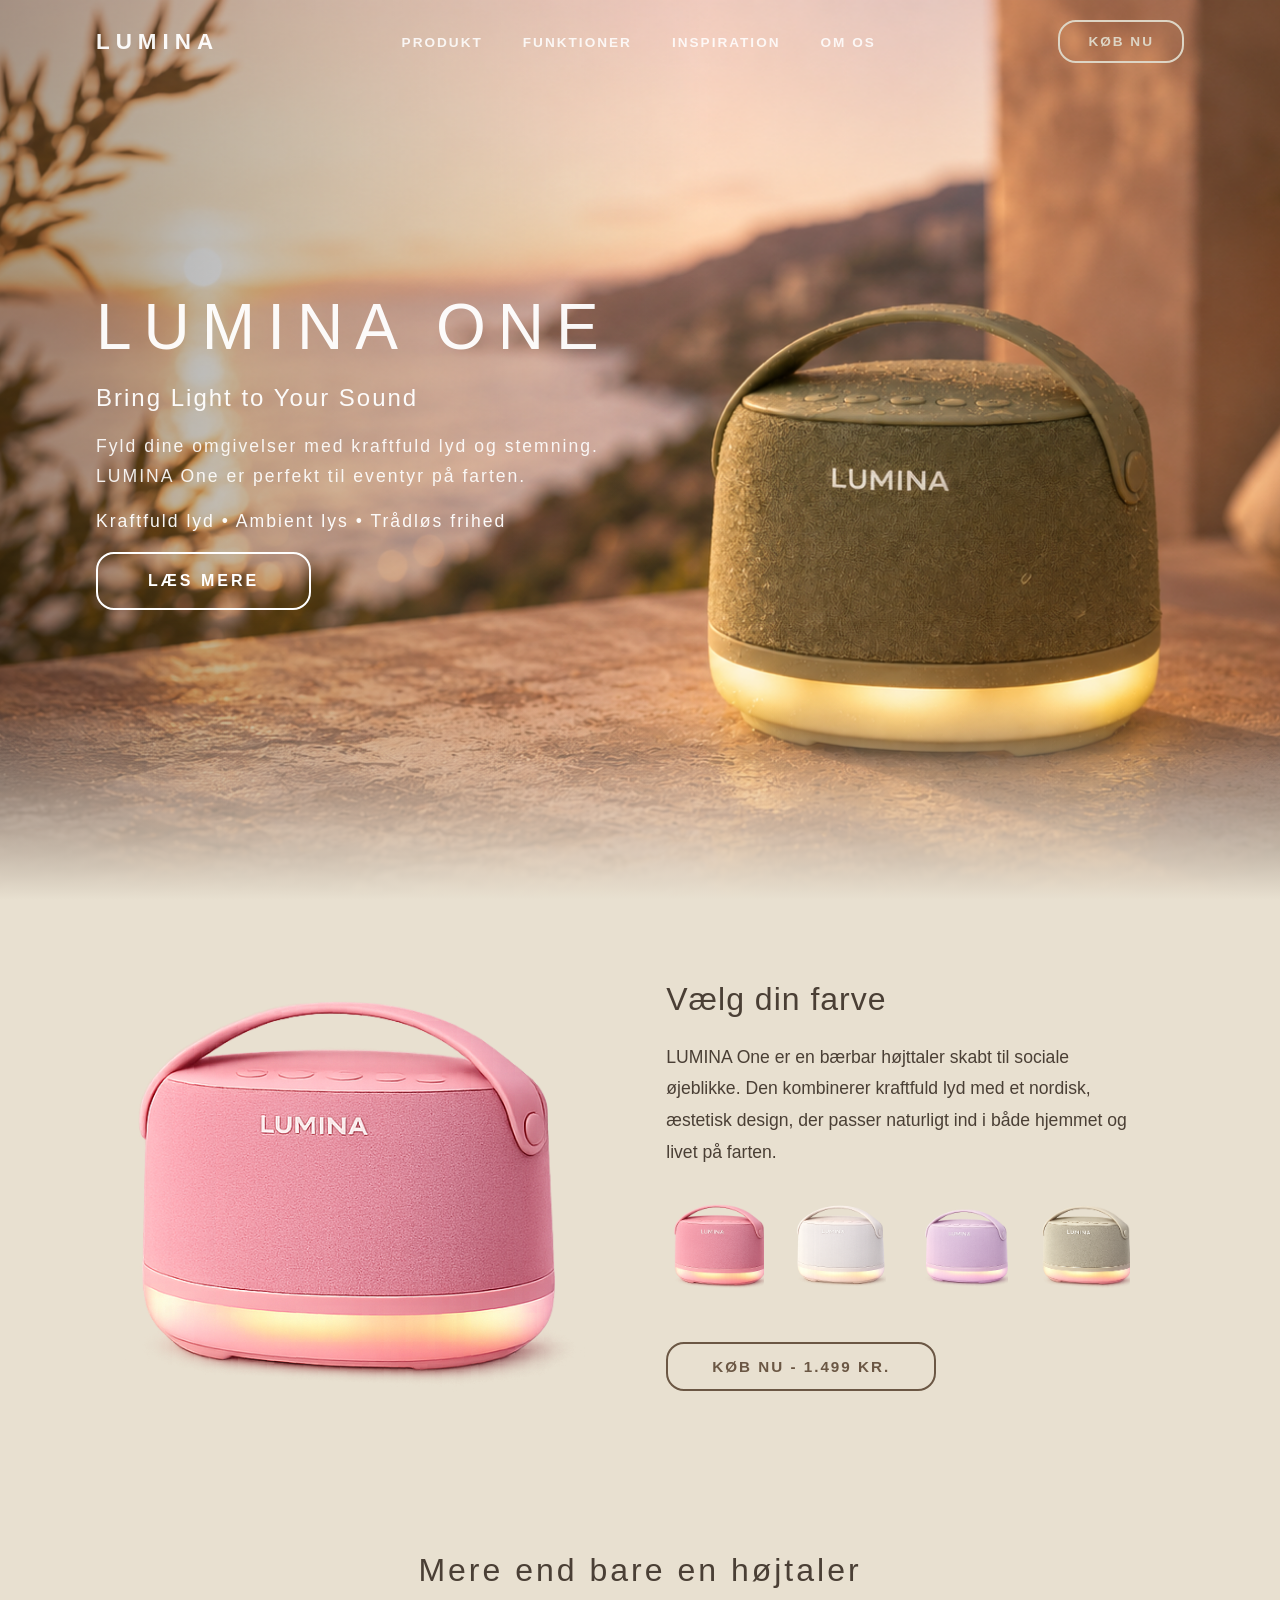
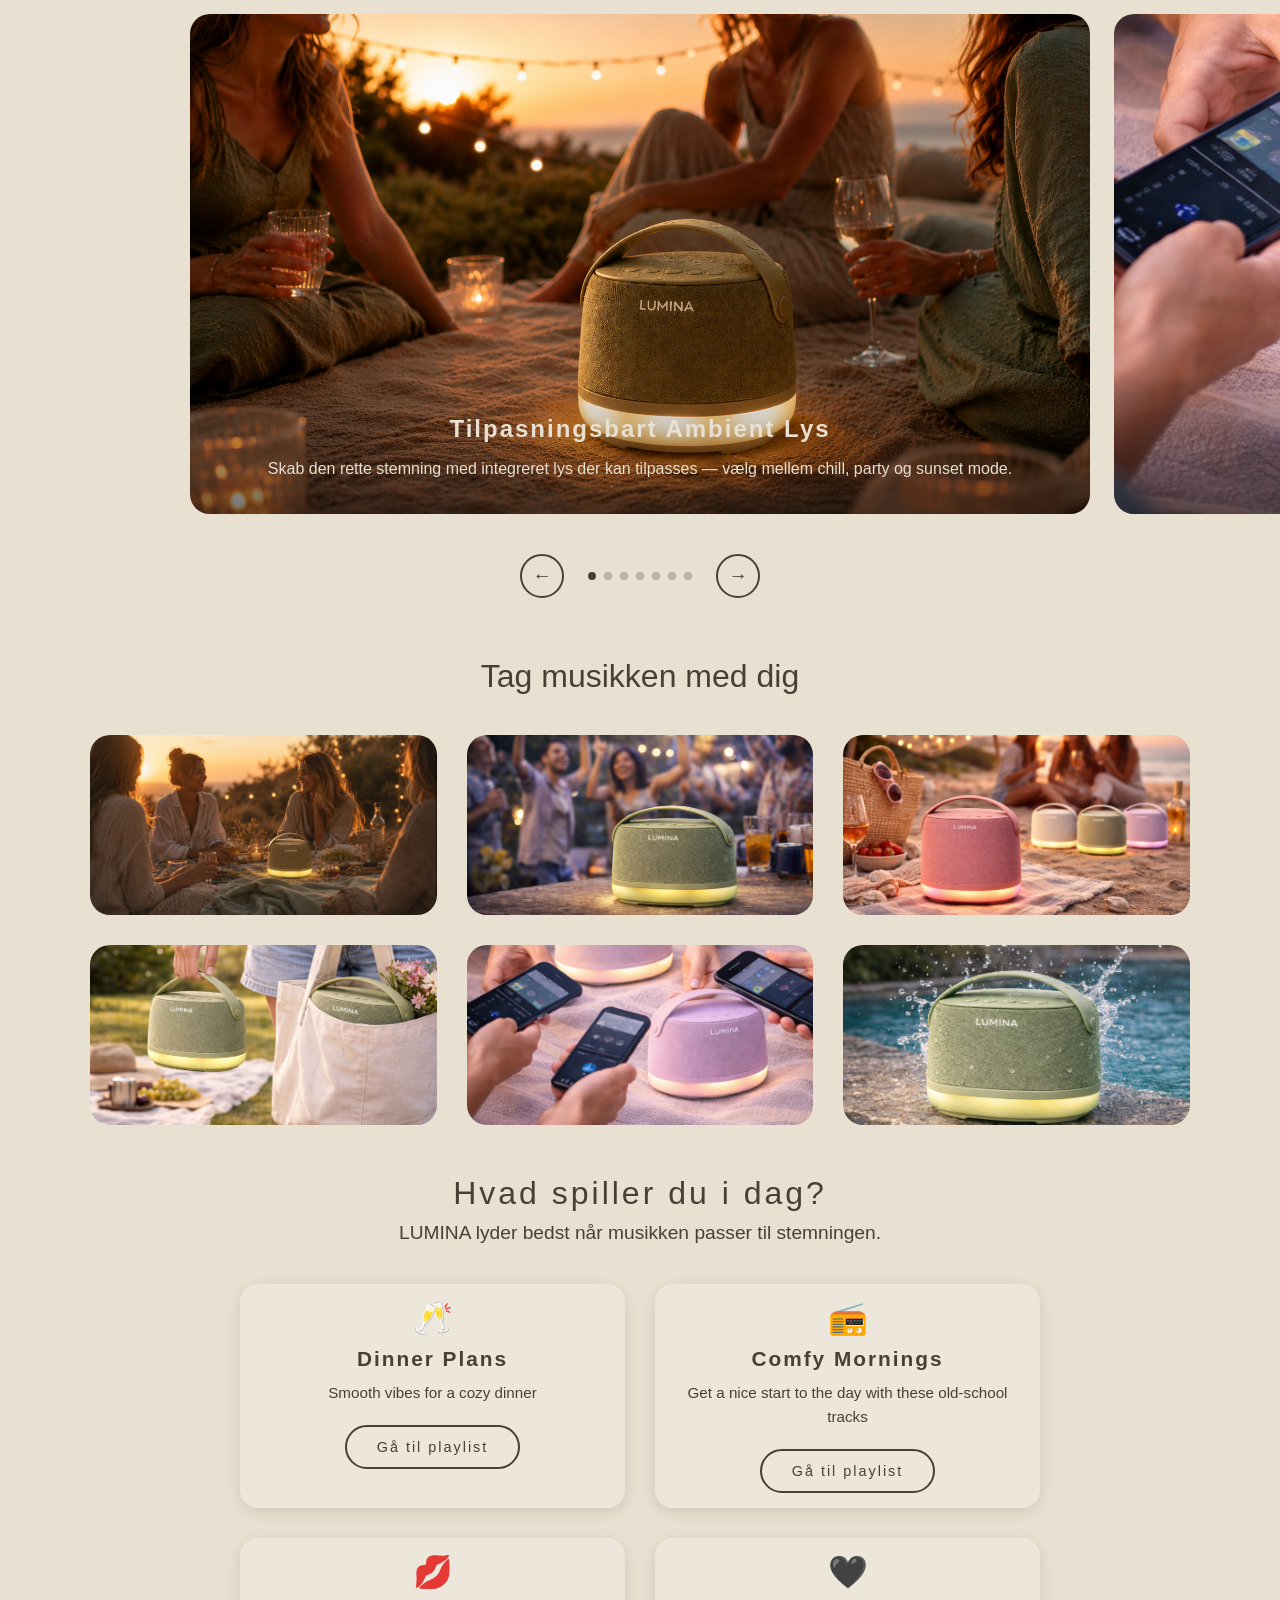
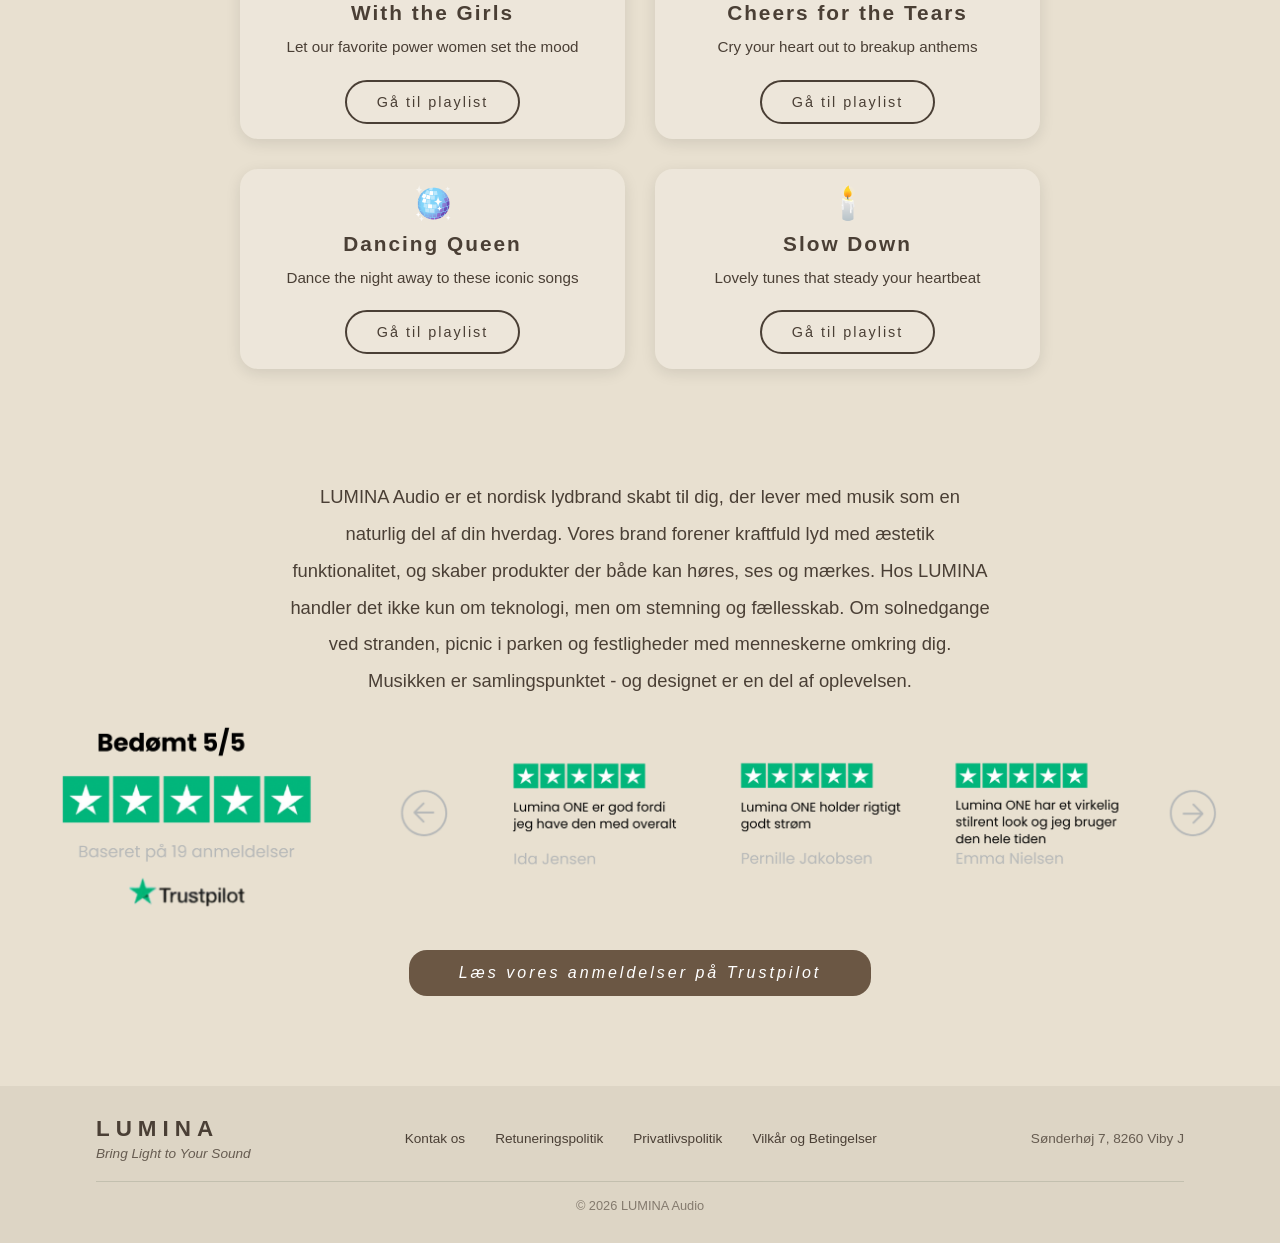
==== index.html @ fe0b326a "Gør overflow: visible, så det ligner man bladre mellem highlight cardsene" ====
<!DOCTYPE html>
<html lang="en">
<head>
    <meta charset="UTF-8">
    <meta name="viewport" content="width=device-width, initial-scale=1.0">
    <title>LuminaAudio</title>

    <link rel="stylesheet" href="css/style.css">
    
</head>
<body>

  <!-- NAVIGATION -->
  <nav class="site-nav" id="siteNav">
    <a class="nav-logo" href="#">LUMINA</a>
    <ul class="nav-links">
        <li><a href="#produkt">PRODUKT</a></li>
        <li><a href="#funktioner">FUNKTIONER</a></li>
        <li><a href="#inspiration">INSPIRATION</a></li>
        <li><a href="#om">OM OS</a></li>
    </ul>
    <a class="nav-cta" href="#produkt">KØB NU</a>
</nav>

<!-- HERO SEKTION -->
    <header class="hero">
      <img src="img/herolys1.png" alt="Lumina Speaker by pool" id="heroPicture">
      <figure id="heroFade"></figure> 

      <!-- Tekst ovenpå billedet -->
      <div class="heroContent">
        <h1 id="luminaOne">LUMINA ONE</h1>
        <h2 id="heroSlogan">Bring Light to Your Sound</h2>
        <p id="heroText">Fyld dine omgivelser med kraftfuld lyd og stemning.<br>
          LUMINA One er perfekt til eventyr på farten.</p>
        <p id="heroText2">Kraftfuld lyd • Ambient lys • Trådløs frihed</p>

            <button class="heroButton" id="topButtonWhite">LÆS MERE</button>

      </div>
    </header>


<!-- PRODUKTET & COLORWAYS -->
<article class="productBrowse" id="produkt">
    <!-- Venstre side: stort produktbillede -->
    <img src="img/luminapink.png" alt="Lumina One" id="productPicture">

    <!-- Højre side: tekst, farver og knap -->
    <div class="productInfo">
        <h2 class="productTitle">Vælg din farve</h2>
        <p class="productDescription">LUMINA One er en bærbar højttaler skabt til sociale 
        øjeblikke. Den kombinerer kraftfuld lyd med et nordisk, æstetisk design, 
        der passer naturligt ind i både hjemmet og livet på farten.</p>
      
        <!-- Farveknapper -->
        <div class="productColor"> 
          <div class="colorOption"> 
            <img src="img/luminapink.png" alt="Dusty Rose">
            <p class="colorName">Dusty Rose</p>
        </div>
        <div class="colorOption"> 
          <img src="img/luminahvid.png" alt="Moonlight White">
          <p class="colorName">Moonlight White</p>
        </div>
        <div class="colorOption"> 
          <img src="img/luminalilla.png" alt="Lavender Mist">
          <p class="colorName">Lavender Mist</p>
        </div>
        <div class="colorOption"> 
          <img src="img/luminagrøn.png" alt="Sage Green">
          <p class="colorName">Sage Green</p>
        </div>
    </div>

    <!-- Køb knap -->
    <button class="productButton">KØB NU - 1.499 KR.</button>
  </div>

</article>

<!--HIGHLIGHTS-->
    <section class="features" id="funktioner">
      <h2 id="featuresHeadline">Mere end bare en højtaler</h2>

      <div class="highlight-wrapper">
        <div class="highlight-track">
            <!-- kortene -->  
          <div class="highlight-card">
            <img src="img/herodark.png" alt="Ambient lys">
            <div class="highlight-text">
                <h3>Tilpasningsbart Ambient Lys</h3>
                <p>Skab den rette stemning med integreret lys der kan tilpasses — vælg mellem chill, party og sunset mode.</p>
            </div>
          </div>

          <div class="highlight-card">
            <img src="img/luminaconnect.png" alt="SocialConnect">
            <div class="highlight-text">
                <h3>Social Connect</h3>
                <p>Par din Lumina med op til 3 andre enheder.</p>
            </div>
          </div>

          <div class="highlight-card">
            <img src="img/heropicture.png" alt="Vandafvisende">
            <div class="highlight-text">
                <h3>IPX5 Vandafvisende</h3>
                <p>Tåler regn, pool-splash og stranddage uden problemer.</p>
            </div>
          </div>

          <div class="highlight-card">
            <img src="img/luminagreen.png" alt="Bærbar">
            <div class="highlight-text">
                <h3>Let & Bærbar</h3>
                <p>Kun 3 kg og nem at tage med i den medfølgende tote bag. Fra hjemmet til stranden på ingen tid.</p>
            </div>
          </div>

          <div class="highlight-card">
            <img src="img/luminaparty.png" alt="Kraftig lyd">
            <div class="highlight-text">
                <h3>Kraftig Lyd</h3>
                <p>Op til 100 dB — nok til at fylde et udendørs rum uden at være overvældende.</p>
            </div>
          </div>

          <div class="highlight-card">
            <img src="img/pinkluminabeach.png" alt="Batteritid">
            <div class="highlight-text">
                <h3>18 Timers Batterilevetid</h3>
                <p>Spil musik hele dagen og aftenen uden stress over opladning. USB-C opladning.</p>
            </div>
          </div>

          <div class="highlight-card">
            <img src="img/herodark.png" alt="Bluetooth">
            <div class="highlight-text">
                <h3>Bluetooth 5.3 & AUX</h3>
                <p>Nem og stabil tilslutning via Bluetooth 5.3 eller AUX-indgang — kompatibel med alle dine enheder.</p>
            </div>
          </div>

        </div>
      </div>

      <!-- Pile og indikator -->
      <div class="highlight-nav">
          <button class="highlight-prev" id="highlightPrev">←</button>
          <div class="highlight-dots" id="highlightDots"></div>
          <button class="highlight-next" id="highlightNext">→</button>
      </div>
    </section>
  
<!-- INSPO SEKTION -->
    <section class="inspo" id="inspiration">
      <h2 id="inspoHeadline">Tag musikken med dig</h2>

      <figure class="inspoPlaces">
        <img src="img/groupsetting.png" alt="Lumina Speaker">
        <img src="img/luminaparty.png" alt="Lumina Speaker">
        <img src="img/pinkluminabeach.png" alt="Lumina Speaker">
        <img src="img/luminagreen1.png" alt="Lumina Speaker">
        <img src="img/luminaconnect.png" alt="Lumina Speaker">
        <img src="img/luminafrontpage.png" alt="Lumina Speaker">
      </figure>
    </section>

<!--PLAYLISTER-->
    <section class="playlister">
      <h2 id="playlistHeadline">Hvad spiller du i dag?</h2>
      <p id="playlistSubtitle">LUMINA lyder bedst når musikken passer til stemningen.</p>
      <div id="playlist-container"></div>
    </section>
    

<!-- OM VIRKSOMHEDEN -->
    <aside id="om">
      <p>LUMINA Audio er et nordisk lydbrand skabt til dig, der lever med musik som en naturlig del af din hverdag. 
        Vores brand forener kraftfuld lyd med æstetik funktionalitet, og skaber produkter der både kan høres, ses og mærkes. Hos LUMINA handler det ikke kun om teknologi, men om stemning og fællesskab. Om solnedgange ved stranden, picnic i parken og festligheder med menneskerne omkring dig. 
        Musikken er samlingspunktet - og designet er en del af oplevelsen.</p>

      <img id="anmeldelser-billede" src="img/anmeldelser.png" alt="trustpilot anmeldelser">

      <button class="anmeldelserKnap">Læs vores anmeldelser på Trustpilot</button>
    </aside>

<!-- FOOTER -->
    <footer class="site-footer">
      <div class="footer-inner">
          <div class="footer-brand">
              <p class="footer-logo">LUMINA</p>
              <p class="footer-tagline">Bring Light to Your Sound</p>
          </div>

          <ul class="footer-links">
              <li>Kontak os</li>
              <li>Retuneringspolitik</li>
              <li>Privatlivspolitik</li>
              <li>Vilkår og Betingelser</li>
          </ul>

          <p class="footer-address">Sønderhøj 7, 8260 Viby J</p>
      </div>

      <p class="footer-bottom">© 2026 LUMINA Audio</p>
    </footer>
      
<!-- Script linkes nederst i body, så HTML er loadet før JS kører -->
    <script src="js/script.js"></script>

  </body>
  </html>
---- css/style.css ----
/* --------------------------- */
/* CUSTOM PROPERTIES*/
/* --------------------------- */
:root{
--color-bg: #E8E0D0;  /* baggrund */
--color-bg-alt: #DDD5C5;  /* til footer og sektioner */
--color-text: #4A3F35;
--color-accent: #7A6A5A;  /* accent — bruges til at fremhæve */
--color-button: #6B5744;
--color-button-hover: #3D2E22;
--color-nav: #DDD5C5; /* Nav bar baggrund ved scroll */
}
      /* "*" er en universel selector = gælder for alle elementer på siden*/
      * { 
        margin: 0;  
        padding: 0;
         /*Fjerner default margin/padding på alle elementer.*/
        box-sizing: border-box;
      }

      /*Fælles styling for alle elementer i body dvs. næsten hele koden*/
      body {
        font-family: 'Montserrat', sans-serif; 
        color: var(--color-text);
        background-color: var(--color-bg); /* startfarve */
      }
/* --------------------------- */
/* HERO SEKTIONEN */
/* --------------------------- */
      .hero{
        position: relative;  /* position: relative; = Gør at logoet kan placeres ovenpå */
        height: 100vh;
        overflow: hidden; /* Skjuler alt der går udenfor containeren */
        display: flex;
        align-items: center;

      /* --------------------------- */
      /* Hero billedet */
      }
      #heroPicture{
        position: absolute;
        top: 0;
        left: 0;
        width: 100%;
        height: 100%;
        object-fit: cover;    /* object-fit: cover; = Gør billedet fylder hele området, fra cover til cover, uden at blive mast */
        display: block;  /* Fjerner inline-block whitespace under billeder */
      }
      #heroFade {
        position: absolute;
        bottom: 0;
        width: 100%;
        height: 200px;
        pointer-events: none;  /* så man stadig kan klikke igennem */
        z-index: 1;
        background: linear-gradient(to bottom, transparent, var(--color-bg));
      }
      /* Mørk gradient på venstre side så tekst er læsbar */
      .hero::before {
        content: "";
        position: absolute;
        top: 0;
        left: 0;
        width: 55%;
        height: 100%;
        background: linear-gradient(to right, rgba(0,0,0,0.35), transparent);
        z-index: 1;
        pointer-events: none;
      }

      /* heroContent skal ligge over gradienten */
      .heroContent {
        position: relative;
        z-index: 2;
        padding-left: 7.5%;
        display: flex;
        flex-direction: column;
        gap: 20px;
      }

      /* --------------------------- */
      /* Overskrift */
      #luminaOne{
        font-size: 4rem;
        letter-spacing: 12px;
        font-weight: 400;
        color: rgba(255, 255, 255, 0.952);
      }
      /* --------------------------- */
      /* Hero tekst */
      #heroSlogan{
        font-size: 1.5rem;
        letter-spacing: 2px;
        font-weight: 100;
        color: rgba(255, 255, 255, 0.952);
      }

      #heroText {
        font-size: 1.1rem;
        letter-spacing: 2px;
        line-height: 1.7;
        font-weight: 50;
        color: rgba(255, 255, 255, 0.9);
      }
      #heroText2 {
        font-size: 1.1rem;
        letter-spacing: 2px;
        font-weight: 100;
        color: rgba(255, 255, 255, 0.952);
      }
      /* --------------------------- */
      /* Hero knapper */
      #topButtonWhite {
        padding: 18px 50px;
        font-size: 1rem;
        font-weight: 700;
        letter-spacing: 3px;
        background-color: transparent; /* gennemsigtig baggrund */
        color: white;
        border: 2px solid white; /* hvid kant */
        border-radius: 18px;
        cursor: pointer;
        transition: 0.3s ease;
        width: fit-content;
      }
      /* --------------------------- */
      /* Hover effekt på hero knapper */
      .heroButton:hover {               /* giver kanppen bevægelse "hover" når mussen bevæger sig over den */
        background-color: var(--color-button-hover);  /* Når knappen bevæger sig ændres baggrundsfarven */
        transform: scale(1.05);  
      }

/* --------------------------- */
/* PRODUKT SEKTIONEN MED FARVER */
/* --------------------------- */
      .productBrowse {
        padding: 80px 8%; /* Laver plads omkring hele sektionen: 80px top/bund, 8% venstre/højre */
        display: flex; /* Flexbox frem for grid */
        flex-direction: row; /* Billede og colorways side om side */
        align-items: center; /* Vertikal centrering */
        gap: 80px; /* Afstand mellem billede og colorways */
      }
/* --------------------------- */
/* Hovedbillede */
      #productPicture {
        width: 45%;
        max-width: 550px; /* Max bredde */
        height: auto;  /* Bevarer proportioner */
        display: block;  /* Fjerner inline-block whitespace */
      }
/* --------------------------- */
/* Højre kolonne med al tekst og farver */
      .productInfo {
        display: flex;
        flex-direction: column;
        gap: 24px;
        flex: 1;
      }
      .productTitle {
        font-size: 2rem;
        font-weight: 500;
        letter-spacing: 1px;
        color: var(--color-text);
      }
      .productDescription {
        font-size: 1.1rem;
        line-height: 1.8;
        color: var(--color-text);
        max-width: 480px;
      }
/* --------------------------- */
/* Layout for colorways - nu lodret kolonne*/
      .productColor {
        display: flex; /* Flexbox frem for grid */
        flex-direction: row;     /* Farver på række */
        gap: 16px; /* Laver 16px mellem hver farveboks */
      }
/* --------------------------- */
/* Wrapper omkring hvert billede */
      .colorOption {
        display: flex;
        flex-direction: column;
        align-items: center;
        border-radius: 12px; /* fast radius */
        background-color: transparent; /* start uden farve */
        border: 2px solid transparent;
        padding: 6px; /* fast padding, ikke på hover */
        cursor: pointer;
        transition: border 0.3s ease;
      }
/* --------------------------- */
/* Valgt farve får grøn border */
      .colorOption.active {
        border: 2px solid var(--color-text);
      }
      .colorOption img {
        width: 90px;
        height: 90px;
        object-fit: cover;
        border-radius: 8px;
        transition: transform 0.3s ease;
      }
    /* --------------------------- */
      .colorOption:hover img {
        transform: scale(1.08);
      }
    /* --------------------------- */
     .colorName {
        margin-top: 6px;
        font-size: 0.75rem;
        font-style: italic;
        opacity: 0;
        transform: translateY(6px);
        transition: opacity 0.3s ease, transform 0.3s ease;
        color: var(--color-text);
      }
    /* --------------------------- */
      .colorOption:hover .colorName,
      .colorOption.active .colorName {
        opacity: 1;
        transform: translateY(0);
      }
/* --------------------------- */
/* KØB NU knap */
      .productButton {
        display: inline-block;
        padding: 14px 35px;
        background-color: transparent;
        color: var(--color-button);
        font-size: 0.95rem;
        font-weight: 700;
        letter-spacing: 2px;
        border: 2px solid var(--color-button);
        border-radius: 18px;
        cursor: pointer;
        transition: background-color 0.3s ease, transform 0.3s ease;
        max-width: 270px;
      }
      .productButton:hover {
        background-color: var(--color-button);
        color: white;
        transform: scale(1.03);
      }

/* --------------------------- */
/* PRODUKT HIGHLIGHTS SEKTION */
/* --------------------------- */

      .features {
        padding: 80px 8% 60px 8%;  /* ekstra luft i bunden */
        text-align: center; /* OBS SKAL MÅSKE ÆNDRES "LEFT"*/
      }
      #featuresHeadline{
        font-size: 2rem;
        letter-spacing: 3px;
        margin-bottom: 25px; /* Afstand under overskrift */
        color: var(--color-text);
        font-weight: 500;
      }
      .highlight-wrapper{ /* Wrapper der skjuler kortene der ikke vises */
        max-width: 900px; /* max bredde på grid */
        margin: 0 auto;  /* centrerer grid horisontalt */
        overflow: visible; /* Vis det næste kort i siden */
          /* Luft på siderne så nabokortene er synlige */
      }
  /* Track der indeholder alle kortene på en linje */
      .highlight-track {
        display: flex;  /* Alle kort på en vandret linje */
        gap: 24px;
        transition: transform 0.6s cubic-bezier(0.25, 0.46, 0.45, 0.94); /* Glat animation */
      }
/* hver enkelt card */
      .highlight-card {
        min-width: 100%;  /* Hvert card fylder hele wrapperen */
        display: flex;
        flex-direction: column;
        align-items: center;
        gap: 30px;
        position: relative; /* Gør at teksten kan placeres absolut inden i kortet */
      }

      .highlight-card img {
        width: 100%;  
        max-height: 500px;
        object-fit: cover;
        border-radius: 20px;
      }

      .highlight-text { 
        position: absolute;/* Løfter teksten ud af normal flow */
        bottom: 0; /* Placerer den i bunden */
        left: 0;
        right: 0;
        padding: 40px 30px 30px 30px;
        text-align: center;
        background: linear-gradient(to bottom, transparent, rgba(0,0,0,0.55));
        border-radius: 0 0 20px 20px;  /* Matcher billedets border-radius i bunden */
        
      }

      .highlight-text h3 {
        font-size: 1.5rem;
        font-weight: 300;
        letter-spacing: 2px;
        margin-bottom: 12px;
        color: var(--color-bg);
        font-weight: 600;
      }
      .highlight-text p {
        font-size: 1rem;
        line-height: 1.8;
        color: var(--color-bg);
        opacity: 1; /* Fjern den gamle opacity — farven styrer gennemsigtighed nu */
        font-weight: 500;
      }

/* Navigation med pile og dots */
      .highlight-nav {
        display: flex;
        align-items: center;
        justify-content: center; /* Centrerer hele nav-baren horisontalt */
        gap: 24px;
        margin-top: 40px;
      }

  /* Pile */
      .highlight-prev,
      .highlight-next { /* samme selector på begge så de deler styling */
        background: transparent;
        border: 2px solid var(--color-text);
        color: var(--color-text); /* Pil-ikonet får tekstfarven */
        font-size: 1.2rem; /* Størrelse på pile-symbolet */
        width: 44px;
        height: 44px;
        border-radius: 50%;
        cursor: pointer;
        transition: background-color 0.3s ease, color 0.3s ease;
        display: flex;
        align-items: center;
        justify-content: center;
      }

      .highlight-prev:hover,
      .highlight-next:hover {
        background-color: var(--color-text);
        color: var(--color-bg); /* Pil-symbolet skifter til baggrundsfarven */
      }

/* Dots-containeren — holder alle dots på en linje */
      .highlight-dots {
        display: flex; /* Dots på en vandret linje */
        gap: 8px;
      }
/* En enkelt dot */
      .dot {
        width: 8px; /* Fast størrelse — gør den kvadratisk... */
        height: 8px;
        border-radius: 50%; /* ...og border-radius: 50% gør den rund */
        background-color: var(--color-text);
        opacity: 0.3;
        transition: opacity 0.3s ease; /* Glat overgang når dot bliver aktiv */
        cursor: pointer; /* Klikbar */
      }
/* Den aktive dot — det kort der vises lige nu */
      .dot.active {
        opacity: 1; /* Fuld synlighed på den aktive dot */
      }

/* --------------------------- */
/* INSPO SEKTIONEN */
/* --------------------------- */
      #inspoHeadline{
        font-size: 2rem;
        margin-bottom: 40px;
        text-align: center;
        font-weight: 500;
      }
      .inspoPlaces{ /* Grid layout for billederne */
        display: grid;
        grid-template-columns: repeat(3, 1fr); /* 3 billeder pr række */
        gap: 30px;
        max-width: 1100px;
        margin: 0 auto;
      }
      .inspoPlaces img { /* Styling af billederne */
        width: 100%;
        height: 180px;           /* Ens højde */
        object-fit: cover;       /* beskærer billedet pænt */
        border-radius: 20px;
        transition: 0.3s ease;   /* timing function (smooth hover animation)*/
      }
      .inspoPlaces img:hover {  /* bevægelses function */
        transform: scale(1.03); /* skaleringen af funktionen */
      }

/* ---------------------------------------- */
/* PLAYLISTE SEKTIONEN */
/* ---------------------------------------- */
      .playlister { /* layout af selve sektionen med overskrift og kort */
        padding: 50px 15%;
        text-align: center;
      }
      #playlistHeadline { /* Styling af overskrift*/
        font-size: 2rem;
        letter-spacing: 3px;
        margin-bottom: 10px;
        font-weight: 500;
      }
      #playlistSubtitle { /* Styling af brødtekst*/
        font-size: 1.2rem;
        margin-bottom: 40px;
      }
      #playlist-container { /* Grid layout - viser kortene i 2 kolonner */
        display: grid;
        grid-template-columns: 1fr 1fr;
        gap: 30px;
        max-width: 800px;
        margin: 0 auto;
      }
      .playlist-kort { /* Sytling af kortet */
        background: rgba(255, 255, 255, 0.2);
        border-radius: 18px;
        padding: 15px;
        cursor: pointer;
        transition: 0.3s ease;
        box-shadow: 0 4px 15px rgba(0,0,0,0.1);  /* skygge som på features */
      }
      .playlist-kort:hover { /* Hover effekt på kortet */
        transform: scale(1.03);
        background: var(--color-bg-alt);
      }
      .playlist-emoji { /* Emojien øverst på kortet */
        font-size: 2rem;
        display: block;
        margin-bottom: 10px;
      }
      .playlist-kort h3 { /* Playlist navn */
        font-size: 1.3rem;
        letter-spacing: 2px;
        margin-bottom: 10px;
        color: var(--color-text);
        font-weight: 570;
      }
      .playlist-kort p { /* Stemning teksten */
        font-size: 0.95rem;
        line-height: 1.6;
        margin-bottom: 20px;
        color: var(--color-text);
      }
      .playlist-knap { /* Knappen på kortet */
        padding: 12px 30px;
        background-color: transparent;
        border: 2px solid var(--color-text);
        color: var(--color-text);
        border-radius: 55px;
        font-size: 0.9rem;
        font-weight: 500;
        letter-spacing: 2px;
        cursor: pointer;
        transition: 0.3s ease;
      }
      .playlist-knap:hover {
        background-color: transparent;
        color: var(--color-text);
      }

/* --------------------------- */
/* OMKRING LUMINA SEKSIONEN */
/* --------------------------- */
      #om{
        padding: 30px 60px;
        margin: 30px auto;
      }
      #om p{
        max-width: 700px;  /* Max bredde for læsbarhed */
        font-size: 1.15rem;
        line-height: 2;
        margin: auto;
        margin-bottom: 20px;
        text-align: center; 
      }
      .anmeldelserKnap {
        display: block;   /* blokerer knap og gør margin auto virker */
        margin: 40px auto 30px auto; /* afstand til andre elementer */
        padding: 14px 50px;     /* Afgør bredde og højde på former i pixels */
        font-size: 1rem;
        font-style: italic;
        letter-spacing: 3px;
        background-color: var(--color-button);
        color: white;
        border: none;
        border-radius: 18px;    /* Afrunding/radios på hjørner. Kan også laves med % og flere tal, hvis man vil have en kompliceret form med flere vinkler/afrundinger */
        cursor: pointer;      /* Musens markør bliver til en hånd (klik-ikon), når man holder den over elementet */
        transition: 0.3s ease;      /* Transformationen/animationen af knappen tager 3 milisekunder og "ease" er en timing function = bestemmer bevægelsens tempo-kurve*/
      }
      #anmeldelser-billede{
        width: 100%;
        height: auto;       /* Bevarer proportioner */
        display: block;    /* Fjerner inline-block whitespace */
      }
      .anmeldelserKnap:hover {               /* giver kanppen bevægelse "hover" når mussen bevæger sig over den */
        background-color: var(--color-button-hover);  /* Når knappen bevæger sig ændres baggrundsfarven */
        transform: scale(1.05);     /* transformere knappen ved at scalere den 1.05 gang = den bliver 5% større */
      }
      
/* --------------------------- */
/* FOOTER */
/* --------------------------- */
    /* footer boksen/farven */
      .site-footer {
        background-color: var(--color-bg-alt);
        color: var(--color-text);
        padding: 30px 7.5%;
      }
    /* footer layout */
        .footer-inner {
        display: flex;
        justify-content: space-between;
        align-items: center;
        max-width: 1100px; /* juster bredden */
        margin: 0 auto 20px auto;   /* centrer indholdet */
      }
      .footer-brand {
        display: flex;
        flex-direction: column;
        gap: 4px;
      }
    /* Brand-logo i footer */
      .footer-logo {
        font-size: 1.4rem;
        font-weight: 700;
        letter-spacing: 6px;
      }
      /* Footer tagline/slogan */
      .footer-tagline {
        font-style: italic;
        font-size: 0.85rem;
        opacity: 0.8;
      }
      /* De 4 links i footeren */
      .footer-links {
        list-style: none;
        display: flex;
        flex-direction: row;
        gap: 30px;
        padding: 0;
        margin: 0;
      }
      .footer-links li { 
        font-size: 0.85rem;
        cursor: pointer;  /* ligger de 4 links på én vandret linje */
        transition: opacity 0.2s ease;
      }
      .footer-links li:hover {
        opacity: 0.5;
      }

      .footer-address {
        font-size: 0.85rem;
        opacity: 0.8;
      }
      .footer-bottom { /* © 2025 LUMINA Audio */
        text-align: center;
        font-size: 0.8rem;
        opacity: 0.6;
        padding-top: 16px;
        border-top: 1px solid rgba(77, 96, 73, 0.3);
        max-width: 1100px;
        margin: 0 auto;
      }

/* --------------------------- */
/* NAVIGATION */
/* --------------------------- */
      .site-nav { /* Selve nav-baren — transparent over hero, fylder hele bredden */
        position: fixed; /* Forbliver øverst mens man scroller */
        top: 0;
        left: 0;
        width: 100%;
        z-index: 100; /* Ligger ovenpå alt andet på siden */
        display: flex; /* Flexbox: logo, links og knap på én linje */
        align-items: center;/* Vertikal centrering af alle elementer */
        justify-content: space-between; /* Logo til venstre, knap til højre */
        padding: 20px 7.5%; /* Samme vandrette margin som hero-tekst */
        background-color: transparent; /* Usynlig over hero-billedet */
        transition: background-color 0.4s ease, padding 0.4s ease;
      }
      .site-nav.scrolled { /* Når JS tilføjer klassen .scrolled, får nav en baggrund */
        background-color: var(--color-nav); /* Sidefarve næsten uigennemsigtig */
        padding: 12px 7.5%; /* Bliver lidt smallere når man scroller */
        box-shadow: 0 2px 12px rgba(0, 0, 0, 0.08);
      }
      .nav-logo { /* Logo-teksten i venstre hjørne*/
        font-size: 1.4rem;
        font-weight: 700;
        letter-spacing: 6px;
        color: rgba(255, 255, 255, 0.95); /* Hvid over hero */
        text-decoration: none;
        transition: color 0.4s ease;
      }
      .site-nav.scrolled .nav-logo { /* Logo skifter farve når nav er scrollet ned */
        color: var(--color-text);    /* Din primære tekstfarve */
      }
      .nav-links { /* Listen med links — læg dem på en linje */
        display: flex; /* Links på en vandret linje */
        gap: 40px; /* Afstand mellem hvert link */
        list-style: none; /* Fjerner standard bullets */
      }
      .nav-links a { /* Selve link-teksterne */
        text-decoration: none;
        font-size: 0.85rem;
        font-weight: 600;
        letter-spacing: 2px;
        color: rgba(255, 255, 255, 0.85); /* Hvid over hero */
        transition: color 0.3s ease;
      }
      
      .site-nav.scrolled .nav-links a { /* Links skifter farve når scrolled */
        color: var(--color-text);
      }
      .nav-links a:hover { /* Hover effekt på links */
        color: var(--color-button); 
      }

      .site-nav.scrolled .nav-cta {
        color: var(--color-text);
        border-color: var(--color-text)
      }
      .nav-cta:hover {
        background-color: var(--color-bg-alt);
        transform: scale(1.05);
      }
      .nav-cta { /* KØB NU knappen i nav */
        text-decoration: none;
        font-size: 0.85rem;
        font-weight: 700;
        letter-spacing: 2px;
        padding: 12px 28px;
        background-color: transparent;
        color: var(--color-bg-alt);
        border: 2px solid var(--color-bg-alt);
        border-radius: 18px;
        cursor: pointer;
        transition: background-color 0.3s ease, transform 0.3s ease;
      }
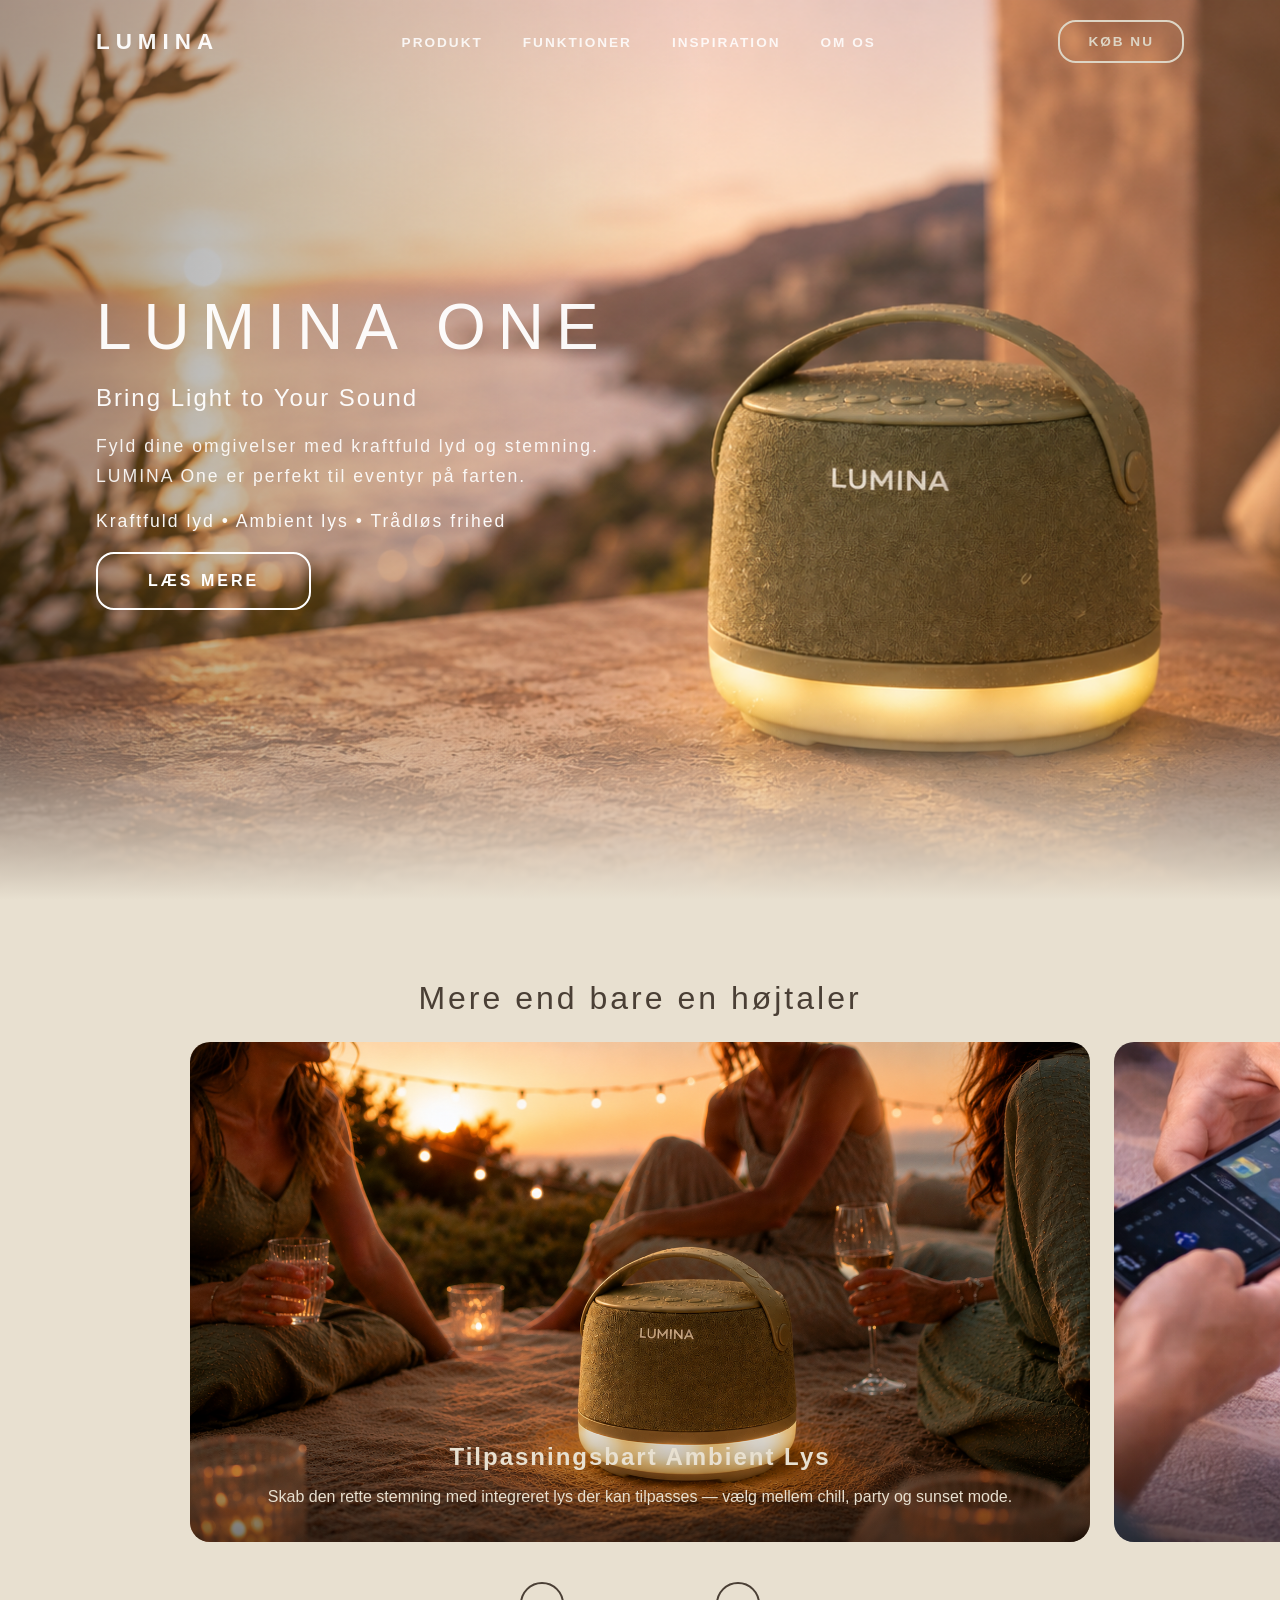
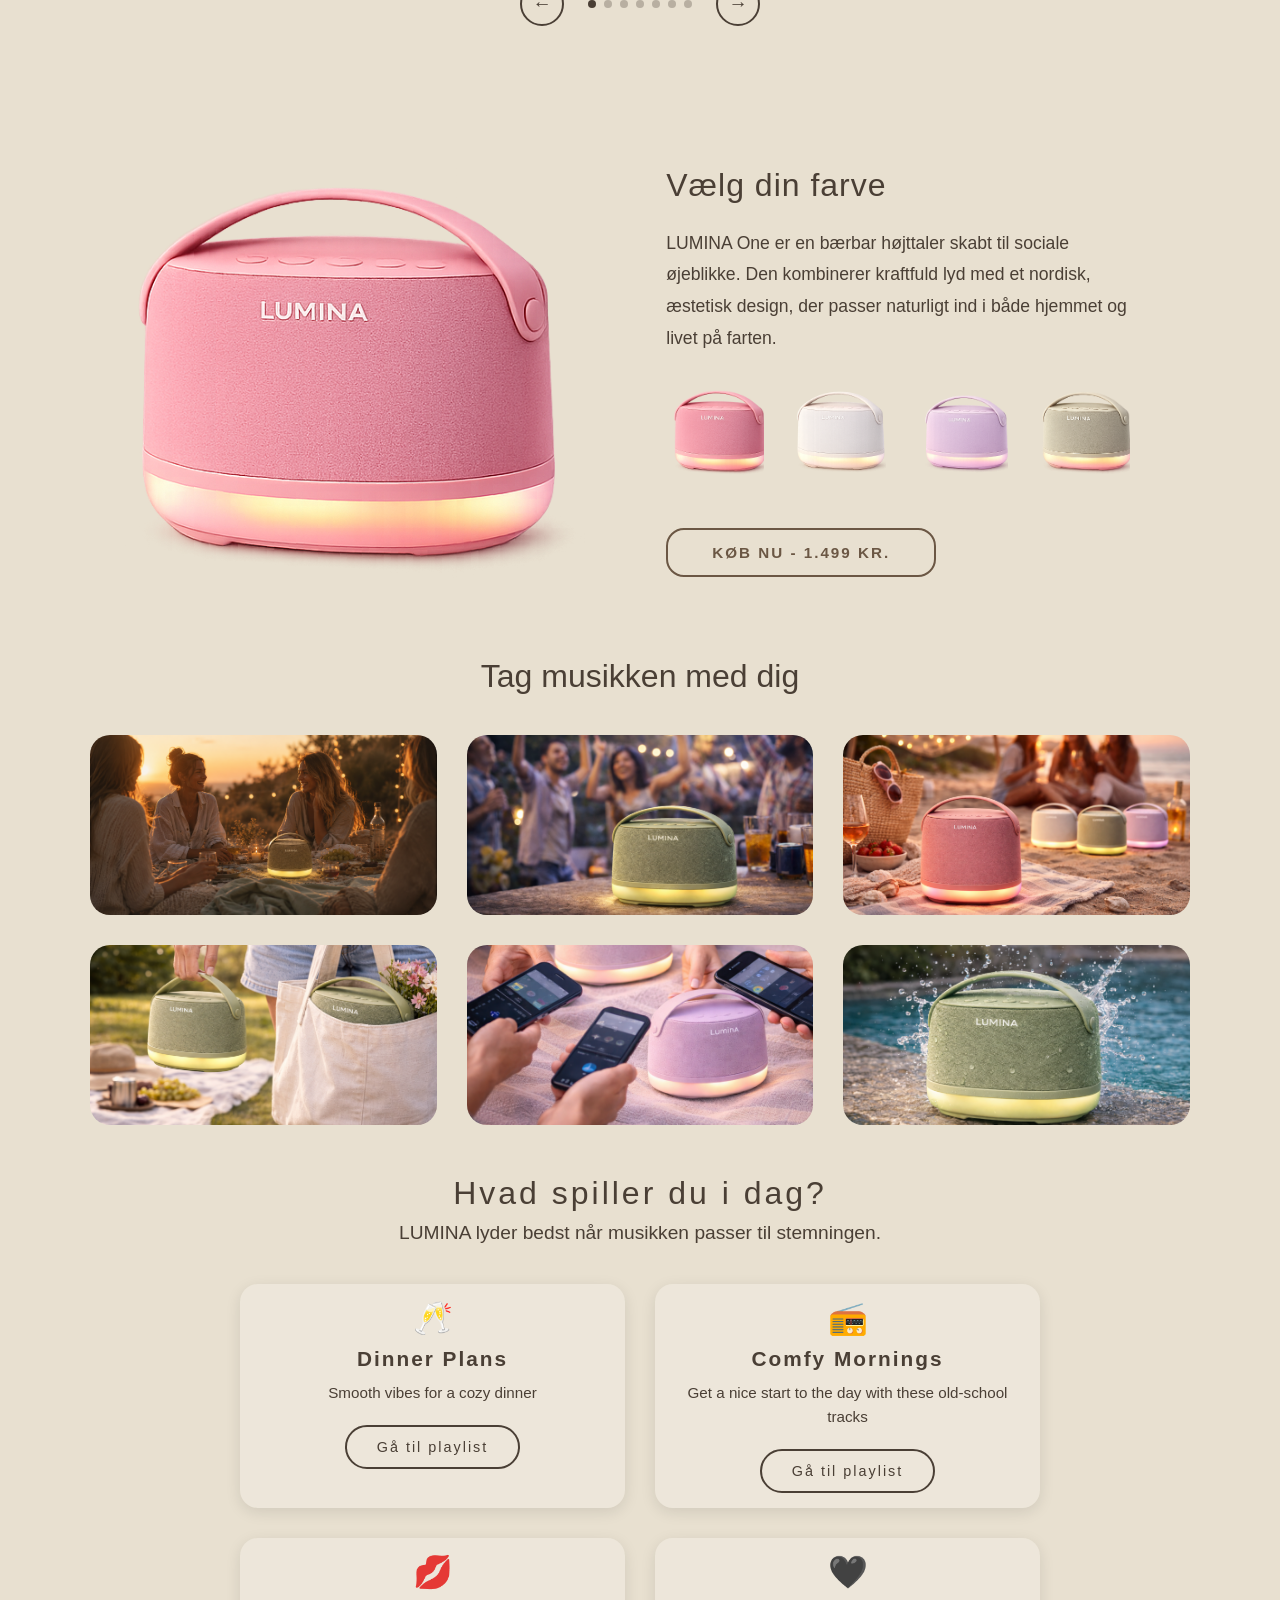
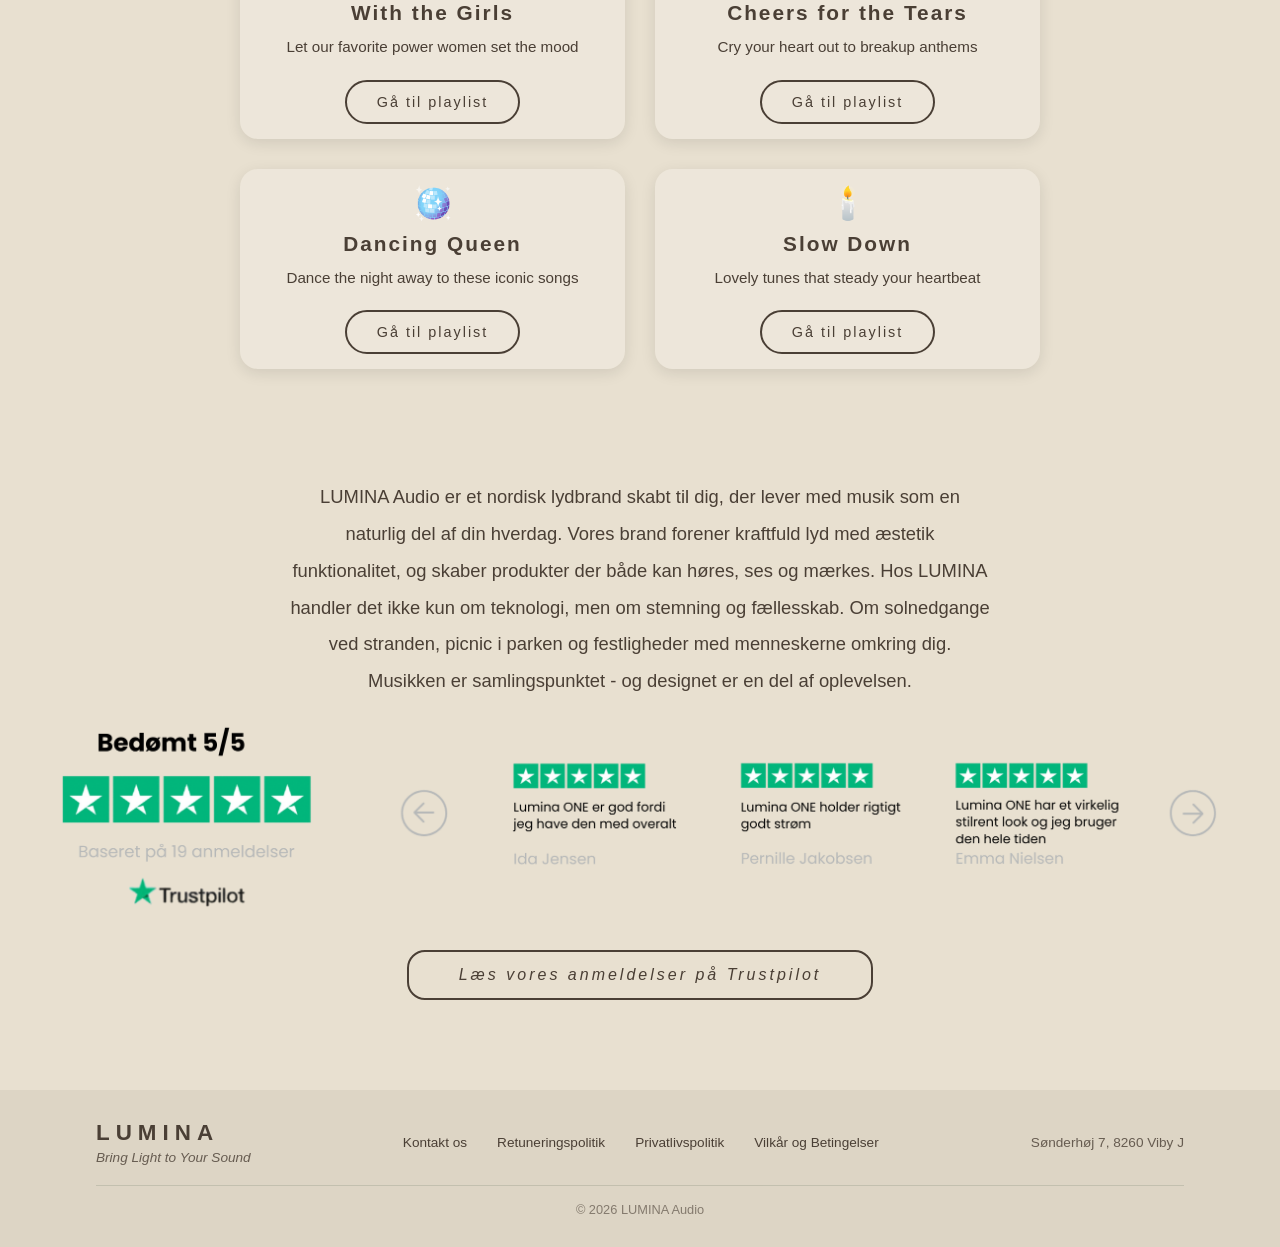
==== commit 478338c2: "Flytter highligt sektionen under hero, så produkt sektionen kommer under highligts på sidens layout" ====
--- a/index.html
+++ b/index.html
@@ -39,6 +39,80 @@
 
       </div>
     </header>
+
+  <!--HIGHLIGHTS-->
+  <section class="features" id="funktioner">
+    <h2 id="featuresHeadline">Mere end bare en højtaler</h2>
+
+    <div class="highlight-wrapper">
+      <div class="highlight-track">
+          <!-- kortene -->  
+        <div class="highlight-card">
+          <img src="img/herodark.png" alt="Ambient lys">
+          <div class="highlight-text">
+              <h3>Tilpasningsbart Ambient Lys</h3>
+              <p>Skab den rette stemning med integreret lys der kan tilpasses — vælg mellem chill, party og sunset mode.</p>
+          </div>
+        </div>
+
+        <div class="highlight-card">
+          <img src="img/luminaconnect.png" alt="SocialConnect">
+          <div class="highlight-text">
+              <h3>Social Connect</h3>
+              <p>Par din Lumina med op til 3 andre enheder.</p>
+          </div>
+        </div>
+
+        <div class="highlight-card">
+          <img src="img/heropicture.png" alt="Vandafvisende">
+          <div class="highlight-text">
+              <h3>IPX5 Vandafvisende</h3>
+              <p>Tåler regn, pool-splash og stranddage uden problemer.</p>
+          </div>
+        </div>
+
+        <div class="highlight-card">
+          <img src="img/luminagreen.png" alt="Bærbar">
+          <div class="highlight-text">
+              <h3>Let & Bærbar</h3>
+              <p>Kun 3 kg og nem at tage med i den medfølgende tote bag. Fra hjemmet til stranden på ingen tid.</p>
+          </div>
+        </div>
+
+        <div class="highlight-card">
+          <img src="img/luminaparty.png" alt="Kraftig lyd">
+          <div class="highlight-text">
+              <h3>Kraftig Lyd</h3>
+              <p>Op til 100 dB — nok til at fylde et udendørs rum uden at være overvældende.</p>
+          </div>
+        </div>
+
+        <div class="highlight-card">
+          <img src="img/pinkluminabeach.png" alt="Batteritid">
+          <div class="highlight-text">
+              <h3>Strømvarighed - 18 Timer</h3>
+              <p>Spil musik hele dagen og aftenen uden stress over opladning. Hurtig USB-C opladning.</p>
+          </div>
+        </div>
+
+        <div class="highlight-card">
+          <img src="img/herodark.png" alt="Bluetooth">
+          <div class="highlight-text">
+              <h3>Bluetooth 5.3 & AUX</h3>
+              <p>Nem og stabil tilslutning via Bluetooth 5.3 eller AUX-indgang — kompatibel med alle dine enheder.</p>
+          </div>
+        </div>
+
+      </div>
+    </div>
+
+    <!-- Pile og indikator -->
+    <div class="highlight-nav">
+        <button class="highlight-prev" id="highlightPrev">←</button>
+        <div class="highlight-dots" id="highlightDots"></div>
+        <button class="highlight-next" id="highlightNext">→</button>
+    </div>
+  </section>
 
 
 <!-- PRODUKTET & COLORWAYS -->
@@ -79,80 +153,7 @@
 
 </article>
 
-<!--HIGHLIGHTS-->
-    <section class="features" id="funktioner">
-      <h2 id="featuresHeadline">Mere end bare en højtaler</h2>
-
-      <div class="highlight-wrapper">
-        <div class="highlight-track">
-            <!-- kortene -->  
-          <div class="highlight-card">
-            <img src="img/herodark.png" alt="Ambient lys">
-            <div class="highlight-text">
-                <h3>Tilpasningsbart Ambient Lys</h3>
-                <p>Skab den rette stemning med integreret lys der kan tilpasses — vælg mellem chill, party og sunset mode.</p>
-            </div>
-          </div>
-
-          <div class="highlight-card">
-            <img src="img/luminaconnect.png" alt="SocialConnect">
-            <div class="highlight-text">
-                <h3>Social Connect</h3>
-                <p>Par din Lumina med op til 3 andre enheder.</p>
-            </div>
-          </div>
-
-          <div class="highlight-card">
-            <img src="img/heropicture.png" alt="Vandafvisende">
-            <div class="highlight-text">
-                <h3>IPX5 Vandafvisende</h3>
-                <p>Tåler regn, pool-splash og stranddage uden problemer.</p>
-            </div>
-          </div>
-
-          <div class="highlight-card">
-            <img src="img/luminagreen.png" alt="Bærbar">
-            <div class="highlight-text">
-                <h3>Let & Bærbar</h3>
-                <p>Kun 3 kg og nem at tage med i den medfølgende tote bag. Fra hjemmet til stranden på ingen tid.</p>
-            </div>
-          </div>
-
-          <div class="highlight-card">
-            <img src="img/luminaparty.png" alt="Kraftig lyd">
-            <div class="highlight-text">
-                <h3>Kraftig Lyd</h3>
-                <p>Op til 100 dB — nok til at fylde et udendørs rum uden at være overvældende.</p>
-            </div>
-          </div>
-
-          <div class="highlight-card">
-            <img src="img/pinkluminabeach.png" alt="Batteritid">
-            <div class="highlight-text">
-                <h3>18 Timers Batterilevetid</h3>
-                <p>Spil musik hele dagen og aftenen uden stress over opladning. USB-C opladning.</p>
-            </div>
-          </div>
-
-          <div class="highlight-card">
-            <img src="img/herodark.png" alt="Bluetooth">
-            <div class="highlight-text">
-                <h3>Bluetooth 5.3 & AUX</h3>
-                <p>Nem og stabil tilslutning via Bluetooth 5.3 eller AUX-indgang — kompatibel med alle dine enheder.</p>
-            </div>
-          </div>
-
-        </div>
-      </div>
-
-      <!-- Pile og indikator -->
-      <div class="highlight-nav">
-          <button class="highlight-prev" id="highlightPrev">←</button>
-          <div class="highlight-dots" id="highlightDots"></div>
-          <button class="highlight-next" id="highlightNext">→</button>
-      </div>
-    </section>
-  
+
 <!-- INSPO SEKTION -->
     <section class="inspo" id="inspiration">
       <h2 id="inspoHeadline">Tag musikken med dig</h2>
@@ -195,7 +196,7 @@
           </div>
 
           <ul class="footer-links">
-              <li>Kontak os</li>
+              <li>Kontakt os</li>
               <li>Retuneringspolitik</li>
               <li>Privatlivspolitik</li>
               <li>Vilkår og Betingelser</li>
--- a/css/style.css
+++ b/css/style.css
@@ -289,13 +289,14 @@
       .highlight-text { 
         position: absolute;/* Løfter teksten ud af normal flow */
         bottom: 0; /* Placerer den i bunden */
+        top: auto;
         left: 0;
         right: 0;
         padding: 40px 30px 30px 30px;
         text-align: center;
         background: linear-gradient(to bottom, transparent, rgba(0,0,0,0.55));
         border-radius: 0 0 20px 20px;  /* Matcher billedets border-radius i bunden */
-        
+        display: block;
       }
 
       .highlight-text h3 {
@@ -486,9 +487,9 @@
         font-size: 1rem;
         font-style: italic;
         letter-spacing: 3px;
-        background-color: var(--color-button);
-        color: white;
-        border: none;
+        background-color: transparent;
+        color: var(--color-text);
+        border: 2px solid var(--color-text);
         border-radius: 18px;    /* Afrunding/radios på hjørner. Kan også laves med % og flere tal, hvis man vil have en kompliceret form med flere vinkler/afrundinger */
         cursor: pointer;      /* Musens markør bliver til en hånd (klik-ikon), når man holder den over elementet */
         transition: 0.3s ease;      /* Transformationen/animationen af knappen tager 3 milisekunder og "ease" er en timing function = bestemmer bevægelsens tempo-kurve*/
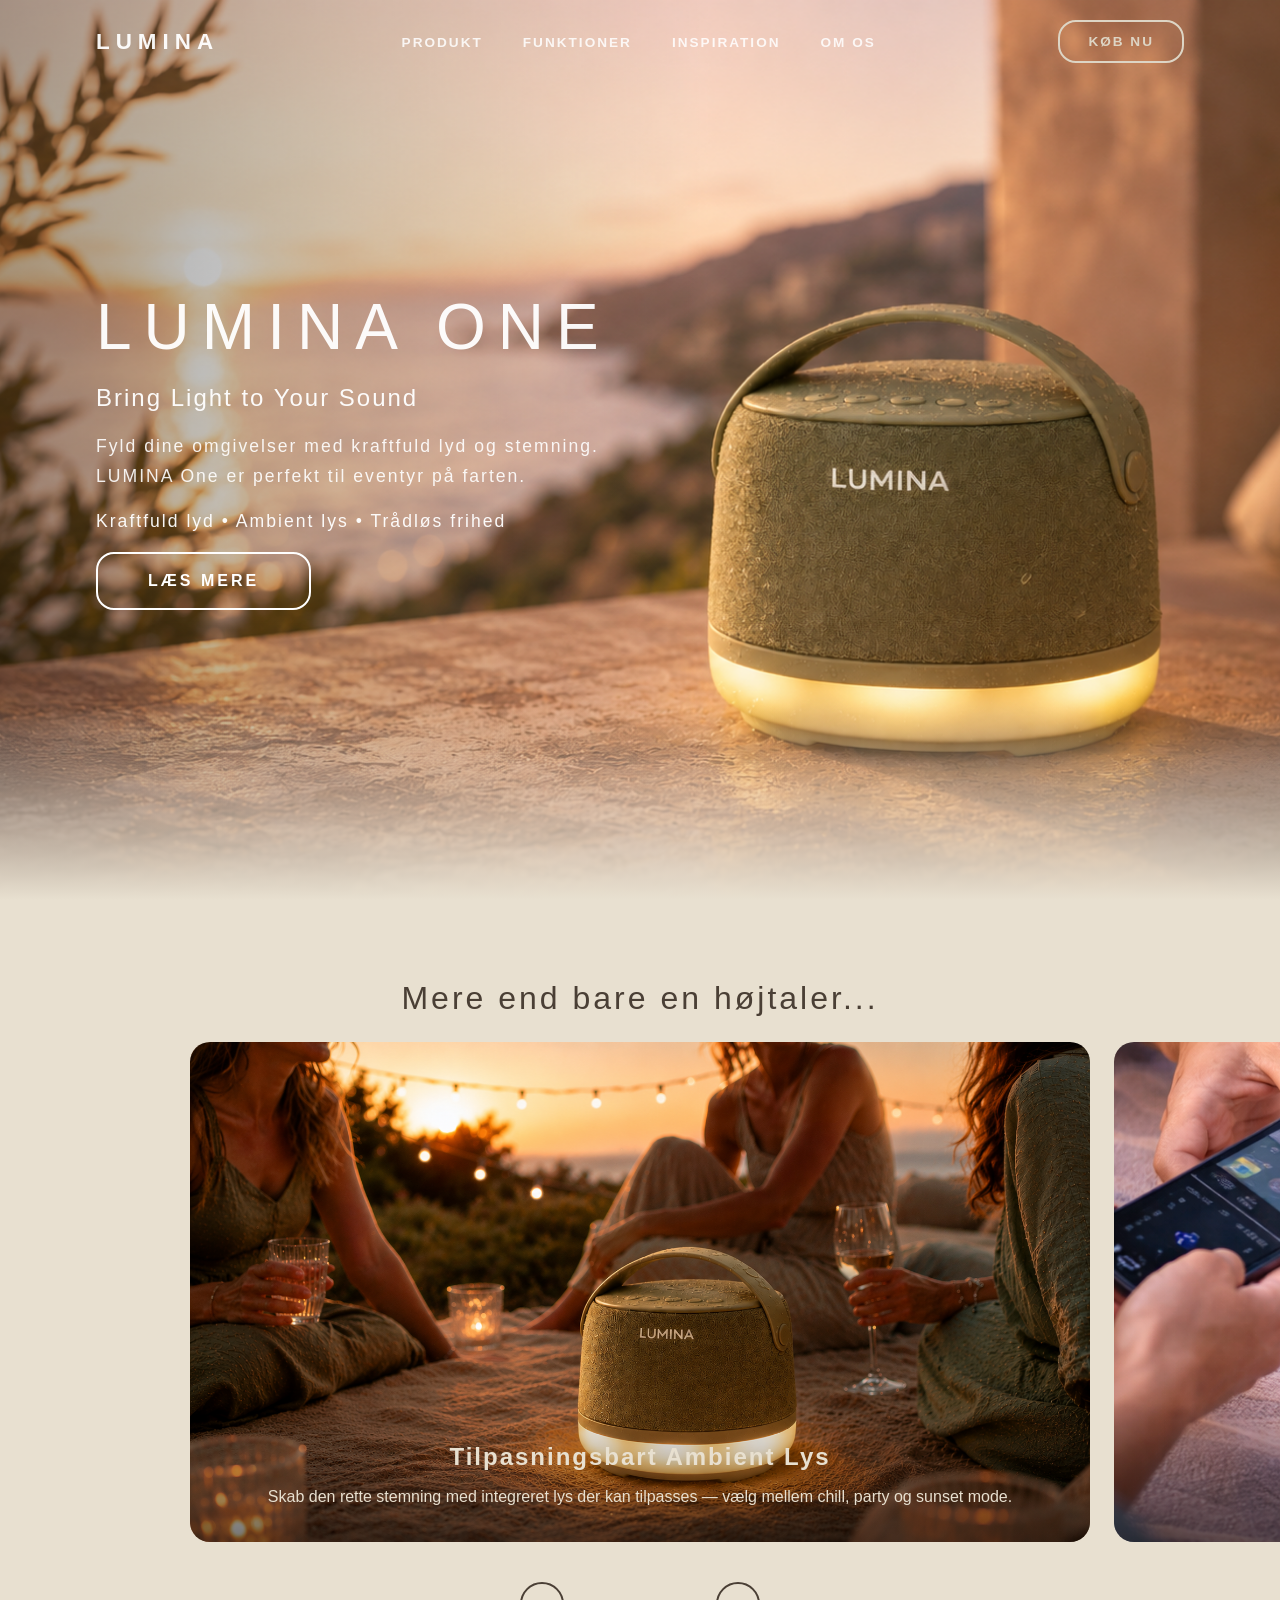
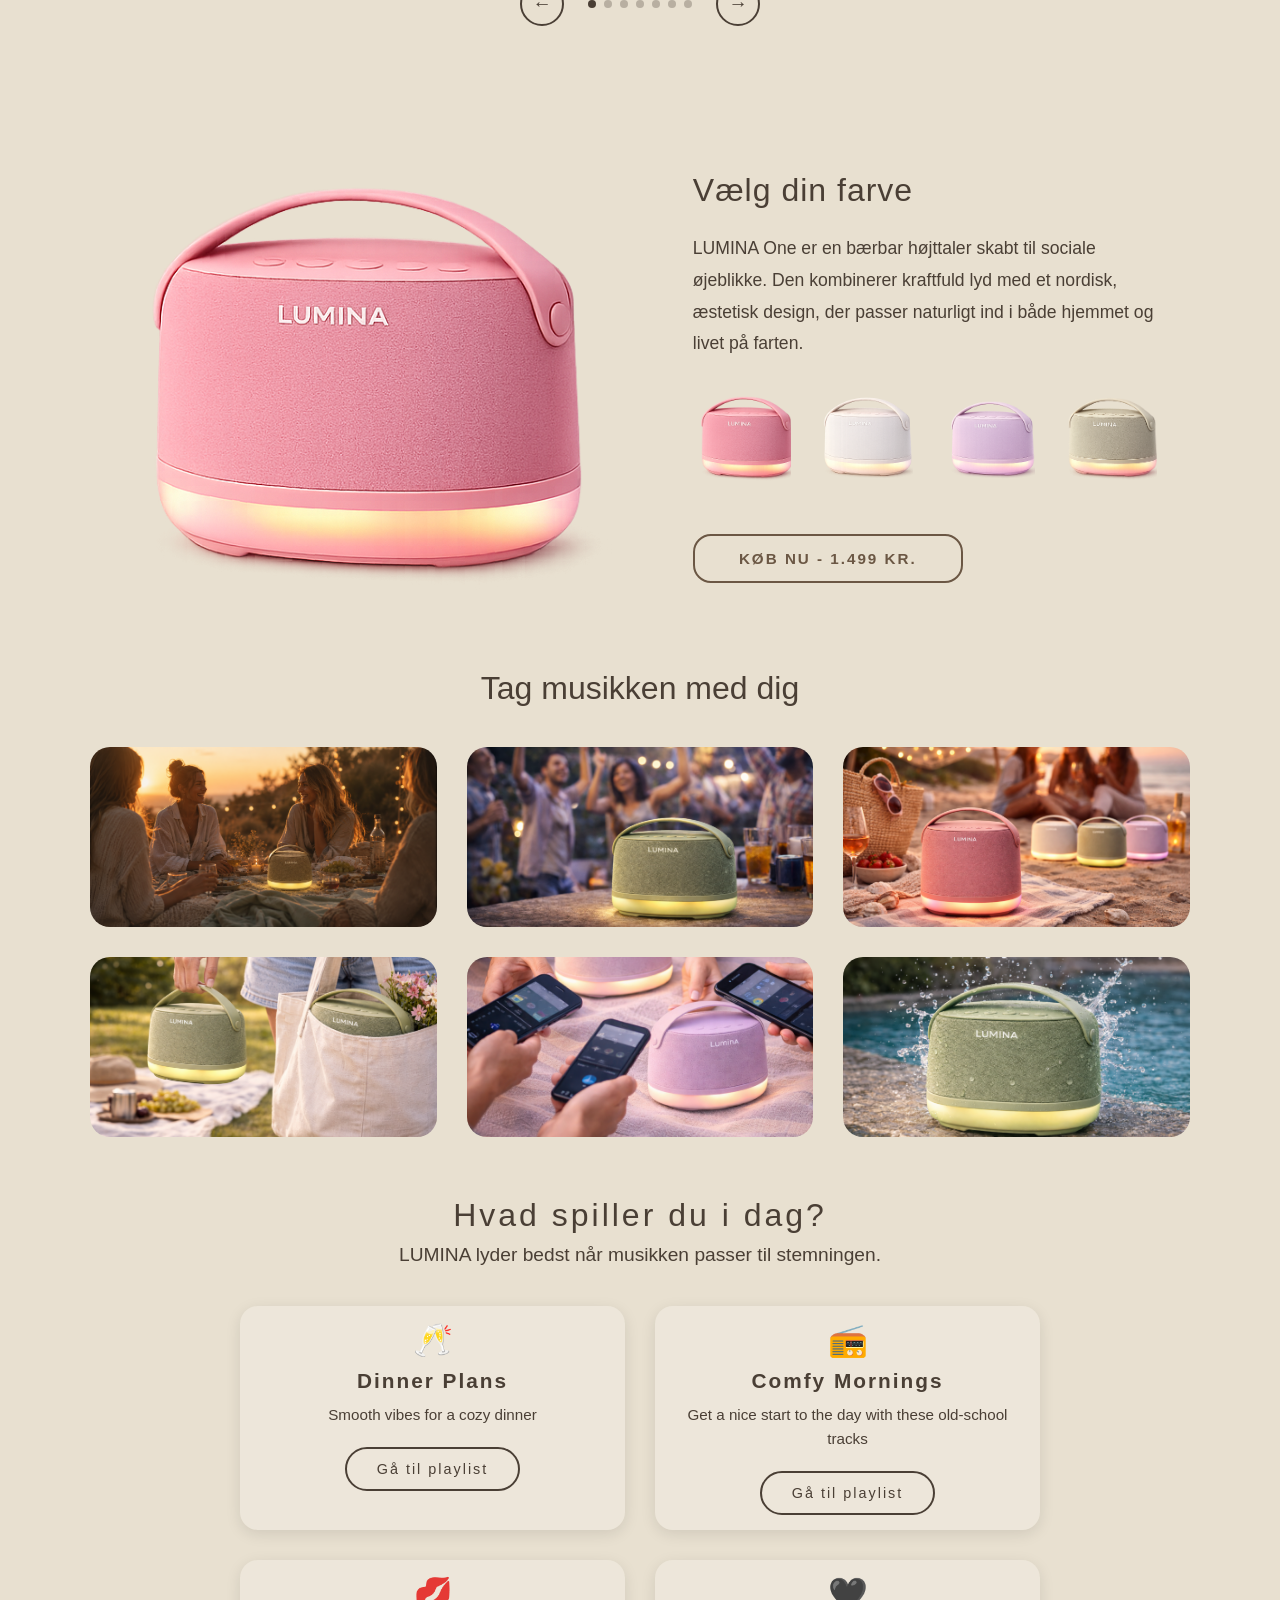
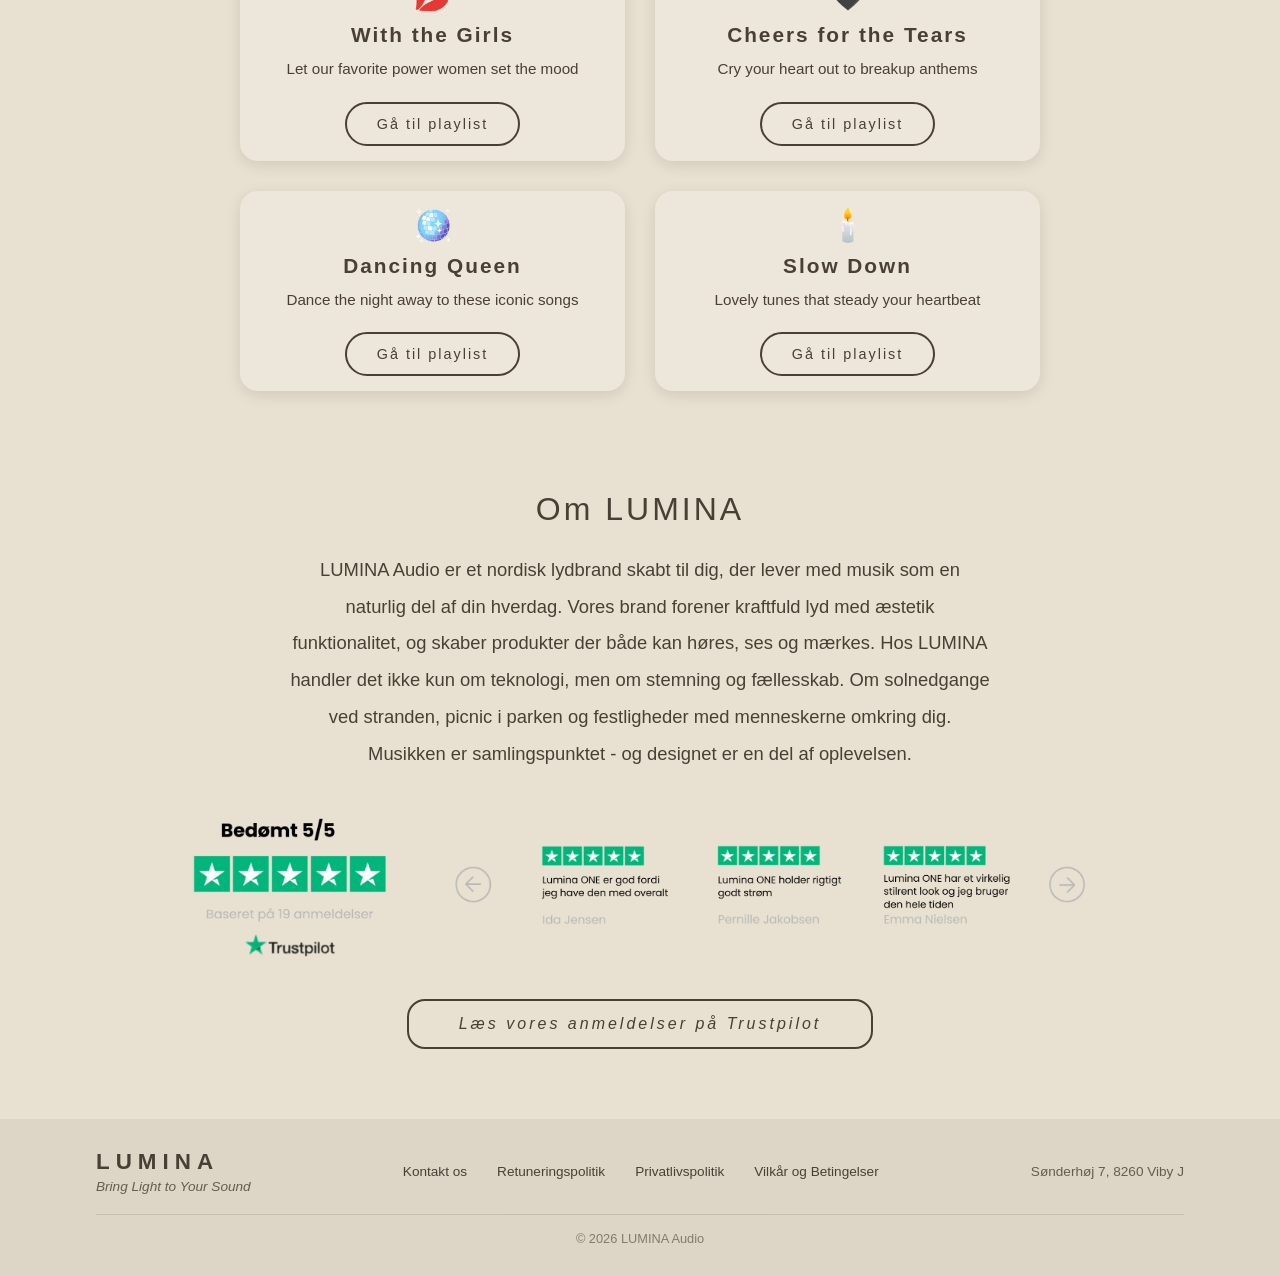
==== commit 0e049a6e: "Forbedringer af tekst + klargør READ.ME" ====
--- a/index.html
+++ b/index.html
@@ -42,7 +42,7 @@
 
   <!--HIGHLIGHTS-->
   <section class="features" id="funktioner">
-    <h2 id="featuresHeadline">Mere end bare en højtaler</h2>
+    <h2 id="featuresHeadline">Mere end bare en højtaler...</h2>
 
     <div class="highlight-wrapper">
       <div class="highlight-track">
@@ -178,6 +178,7 @@
 
 <!-- OM VIRKSOMHEDEN -->
     <aside id="om">
+      <h2 class="omHeadline">Om LUMINA</h2>
       <p>LUMINA Audio er et nordisk lydbrand skabt til dig, der lever med musik som en naturlig del af din hverdag. 
         Vores brand forener kraftfuld lyd med æstetik funktionalitet, og skaber produkter der både kan høres, ses og mærkes. Hos LUMINA handler det ikke kun om teknologi, men om stemning og fællesskab. Om solnedgange ved stranden, picnic i parken og festligheder med menneskerne omkring dig. 
         Musikken er samlingspunktet - og designet er en del af oplevelsen.</p>
--- a/css/style.css
+++ b/css/style.css
@@ -137,13 +137,16 @@
         padding: 80px 8%; /* Laver plads omkring hele sektionen: 80px top/bund, 8% venstre/højre */
         display: flex; /* Flexbox frem for grid */
         flex-direction: row; /* Billede og colorways side om side */
+        justify-content: center;
         align-items: center; /* Vertikal centrering */
         gap: 80px; /* Afstand mellem billede og colorways */
+        max-width: 1200px;
+        margin: 0 auto;
       }
 /* --------------------------- */
 /* Hovedbillede */
       #productPicture {
-        width: 45%;
+        width: 50%;
         max-width: 550px; /* Max bredde */
         height: auto;  /* Bevarer proportioner */
         display: block;  /* Fjerner inline-block whitespace */
@@ -398,7 +401,7 @@
 /* PLAYLISTE SEKTIONEN */
 /* ---------------------------------------- */
       .playlister { /* layout af selve sektionen med overskrift og kort */
-        padding: 50px 15%;
+        padding: 60px 15%;
         text-align: center;
       }
       #playlistHeadline { /* Styling af overskrift*/
@@ -469,8 +472,16 @@
 /* OMKRING LUMINA SEKSIONEN */
 /* --------------------------- */
       #om{
-        padding: 30px 60px;
-        margin: 30px auto;
+        padding: 40px 15%;
+        text-align: center;
+      }
+      .omHeadline {
+        font-size: 2rem;
+        font-weight: 500;
+        letter-spacing: 3px;
+        text-align: center;
+        margin-bottom: 24px;
+        color: var(--color-text);
       }
       #om p{
         max-width: 700px;  /* Max bredde for læsbarhed */
@@ -496,6 +507,7 @@
       }
       #anmeldelser-billede{
         width: 100%;
+        margin-top: 40px;
         height: auto;       /* Bevarer proportioner */
         display: block;    /* Fjerner inline-block whitespace */
       }
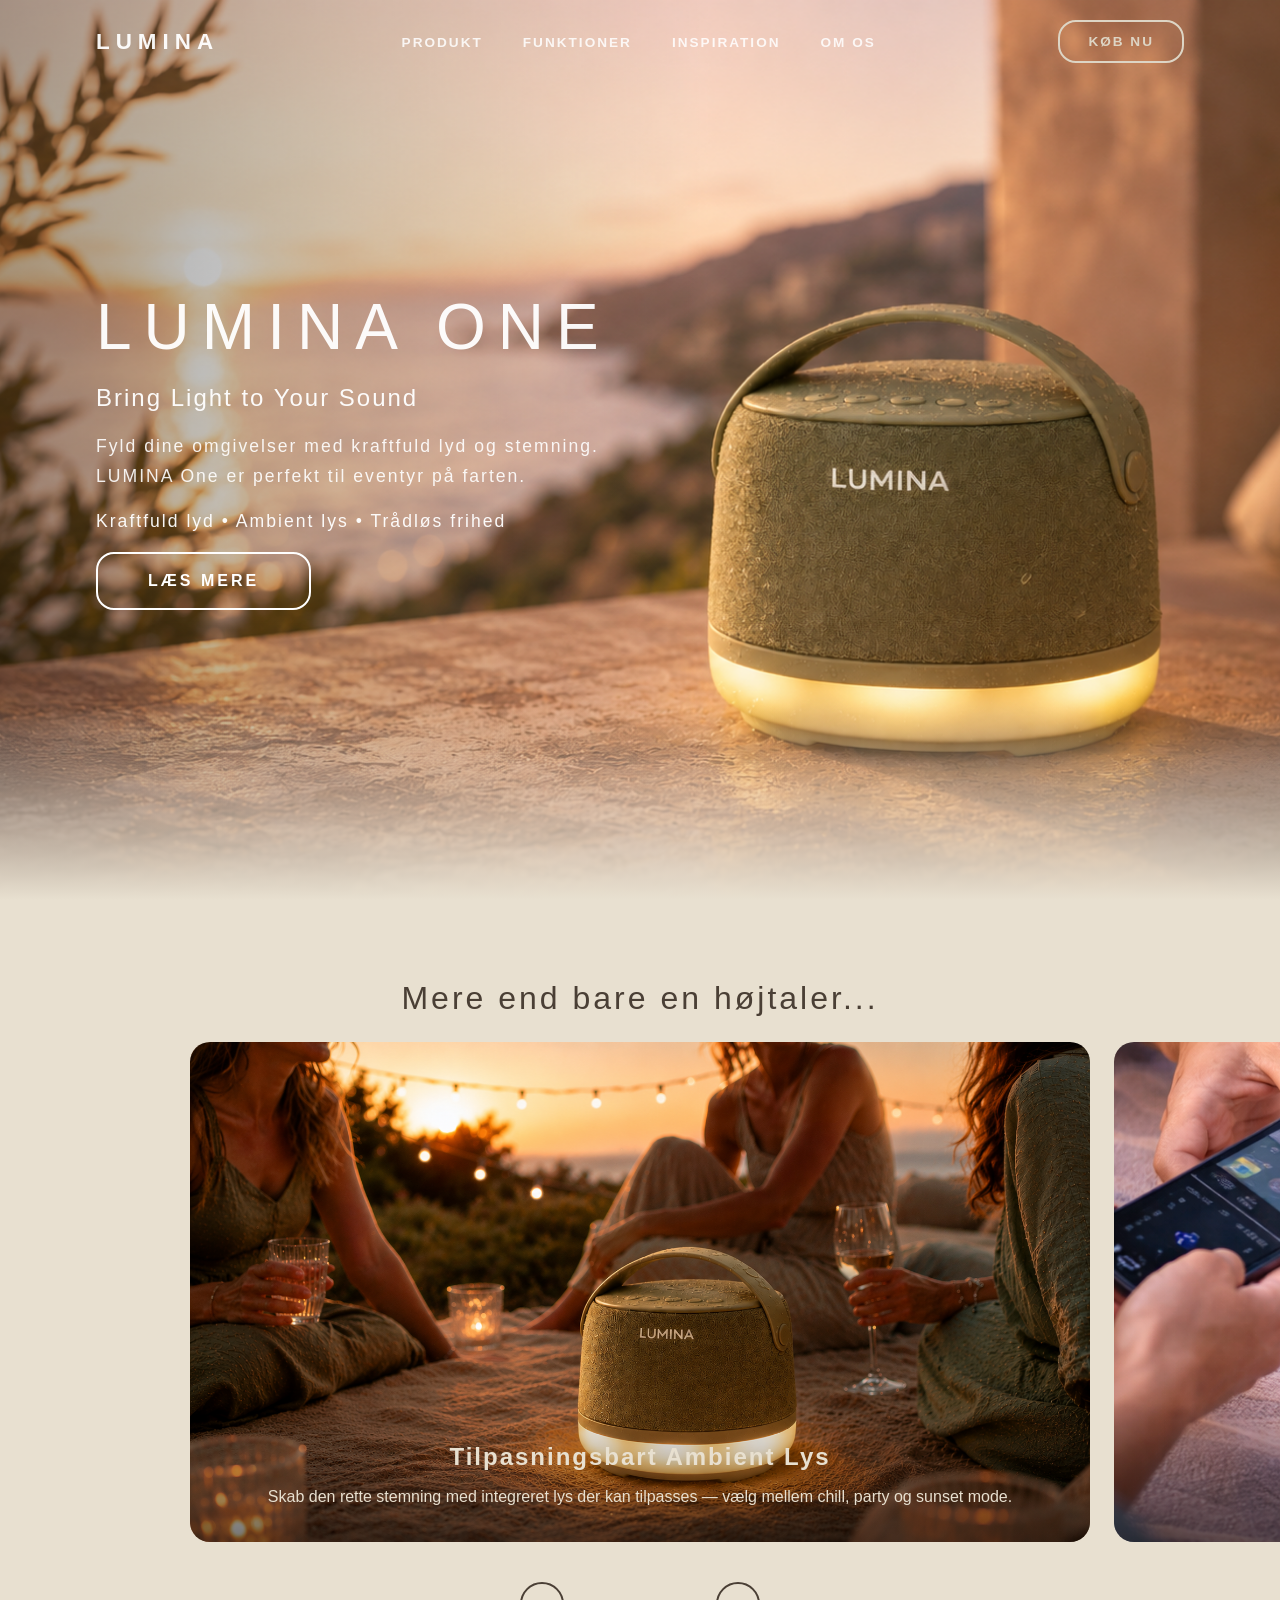
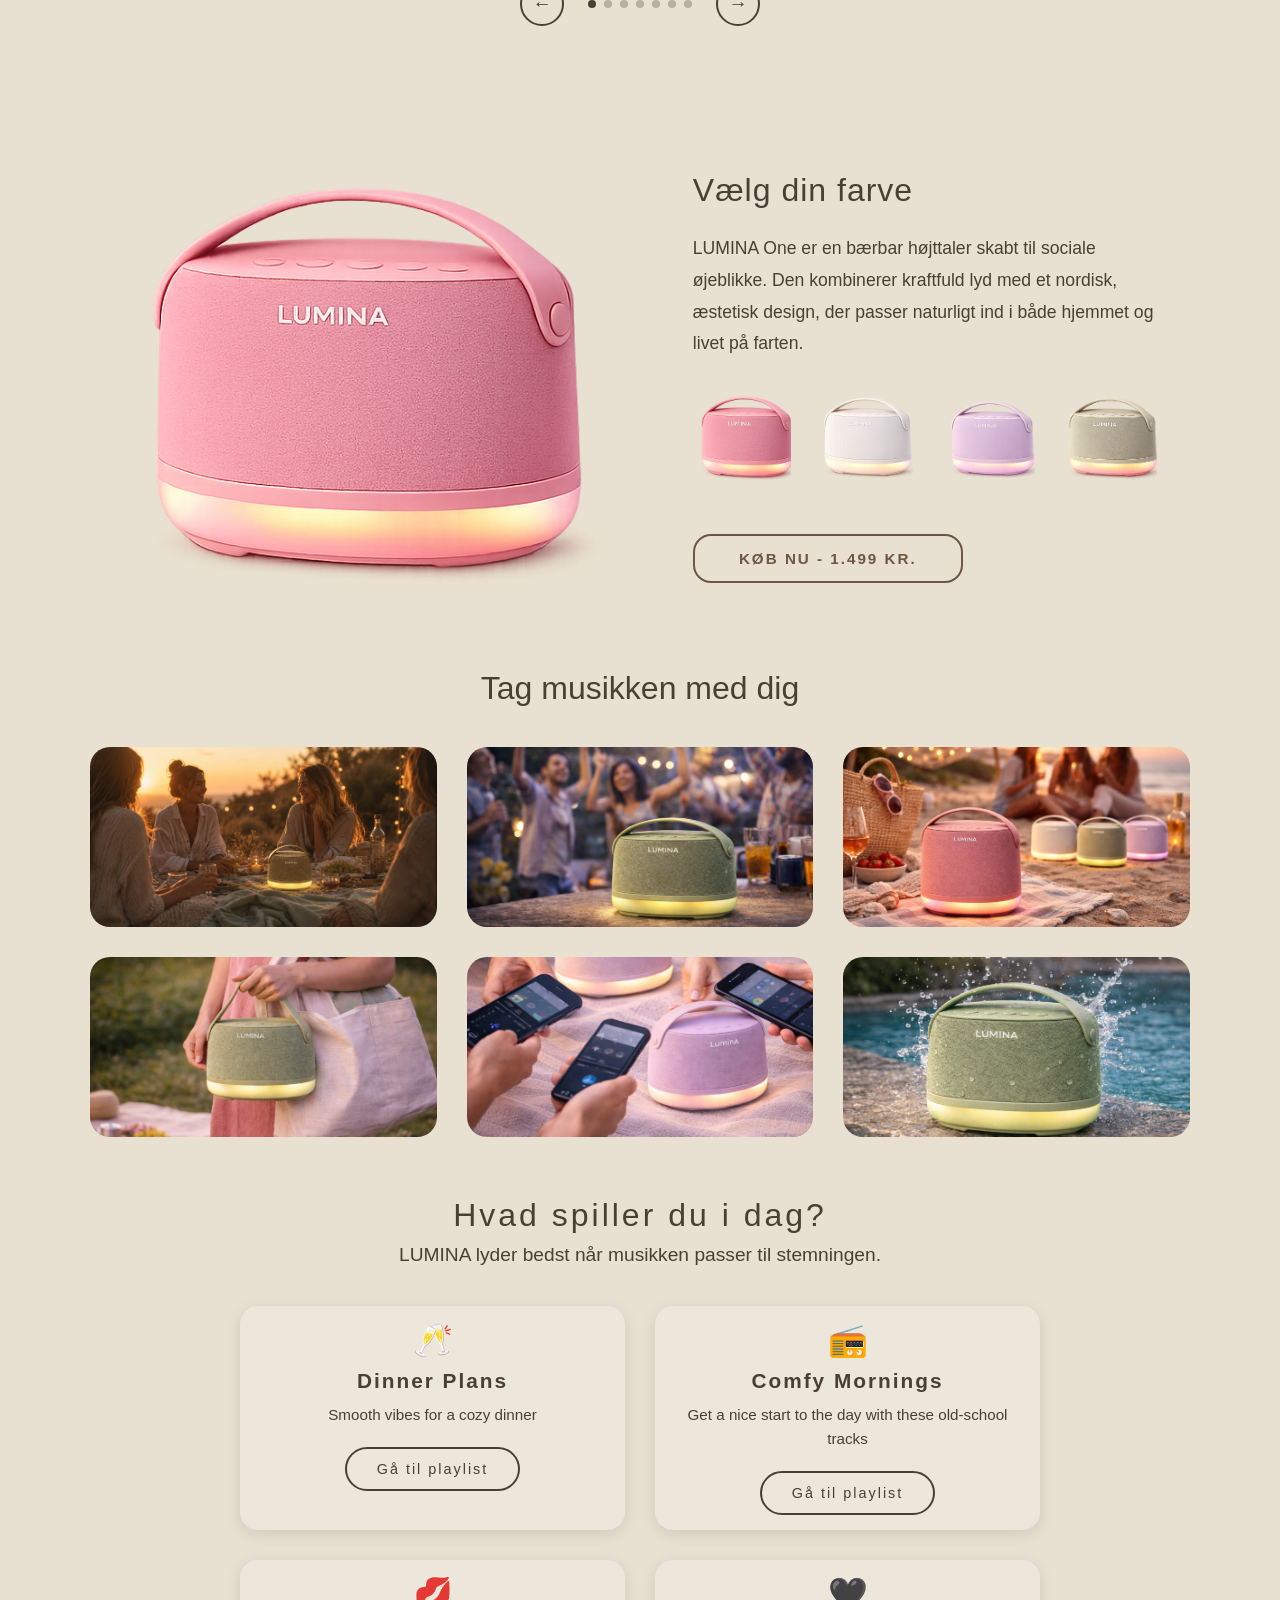
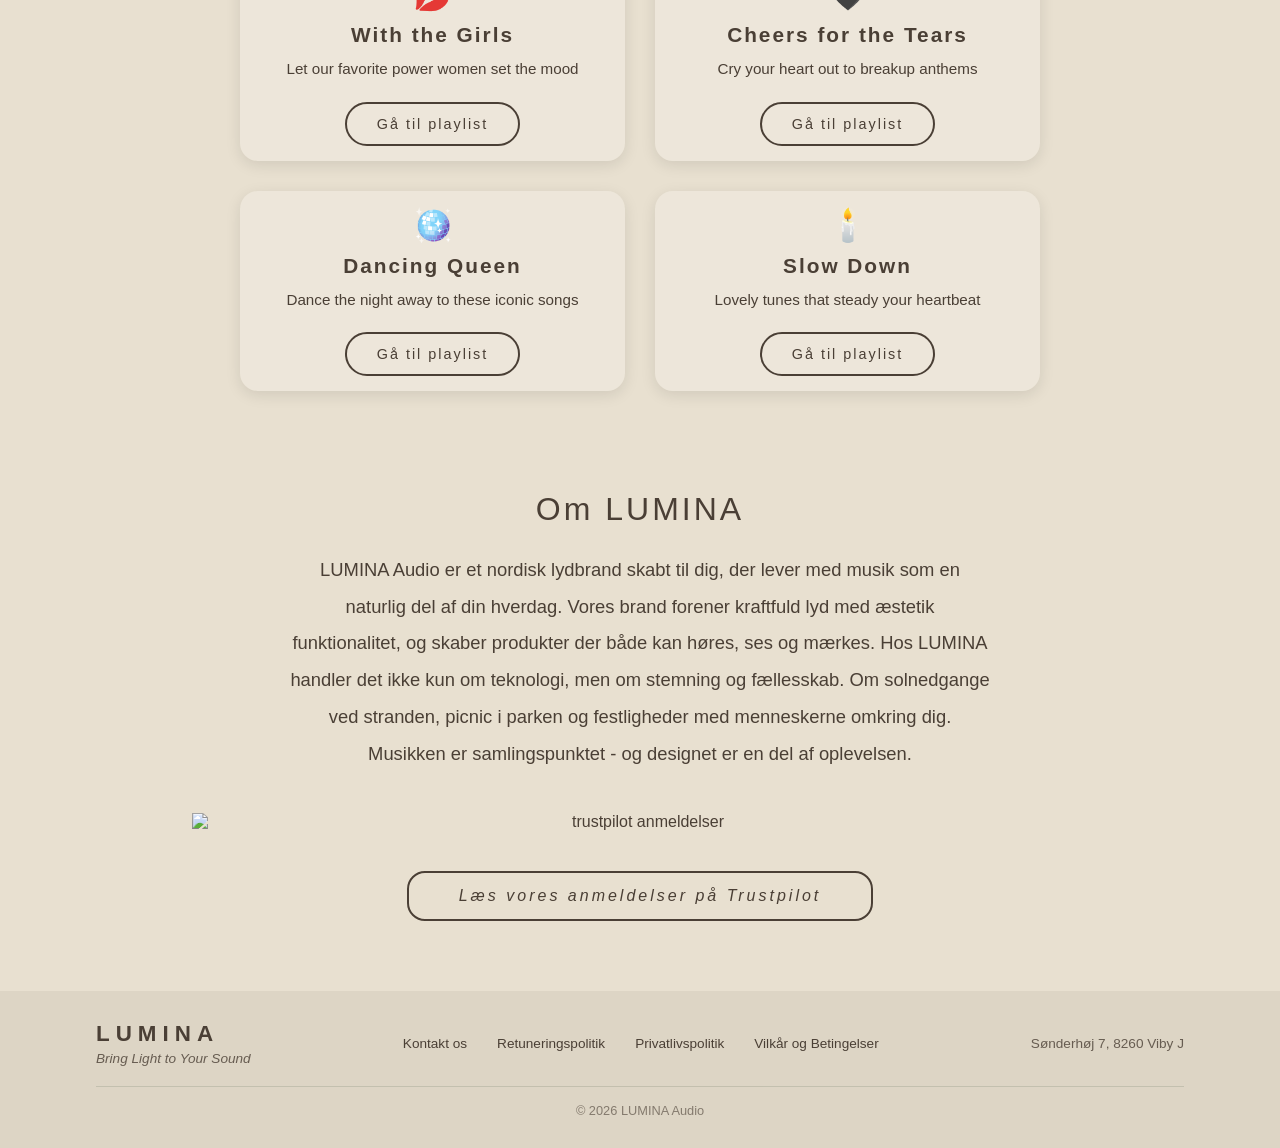
==== commit f91fdc74: "Ændre billeders navne og inddeler alle i mapper" ====
--- a/index.html
+++ b/index.html
@@ -1,5 +1,5 @@
 <!DOCTYPE html>
-<html lang="en">
+<html lang="da">
 <head>
     <meta charset="UTF-8">
     <meta name="viewport" content="width=device-width, initial-scale=1.0">
@@ -24,7 +24,7 @@
 
 <!-- HERO SEKTION -->
     <header class="hero">
-      <img src="img/herolys1.png" alt="Lumina Speaker by pool" id="heroPicture">
+      <img src="img/hero-pictures/herolys1.png" alt="Lumina Speaker by pool" id="heroPicture">
       <figure id="heroFade"></figure> 
 
       <!-- Tekst ovenpå billedet -->
@@ -56,7 +56,7 @@
         </div>
 
         <div class="highlight-card">
-          <img src="img/luminaconnect.png" alt="SocialConnect">
+          <img src="img/funktioner-og-settings/luminaconnect.png" alt="SocialConnect">
           <div class="highlight-text">
               <h3>Social Connect</h3>
               <p>Par din Lumina med op til 3 andre enheder.</p>
@@ -64,7 +64,7 @@
         </div>
 
         <div class="highlight-card">
-          <img src="img/heropicture.png" alt="Vandafvisende">
+          <img src="img/hero-pictures/heropicture.png" alt="Vandafvisende">
           <div class="highlight-text">
               <h3>IPX5 Vandafvisende</h3>
               <p>Tåler regn, pool-splash og stranddage uden problemer.</p>
@@ -72,7 +72,7 @@
         </div>
 
         <div class="highlight-card">
-          <img src="img/luminagreen.png" alt="Bærbar">
+          <img src="img/funktioner-og-settings/luminagreen-on-the-go.png" alt="Bærbar">
           <div class="highlight-text">
               <h3>Let & Bærbar</h3>
               <p>Kun 3 kg og nem at tage med i den medfølgende tote bag. Fra hjemmet til stranden på ingen tid.</p>
@@ -88,7 +88,7 @@
         </div>
 
         <div class="highlight-card">
-          <img src="img/pinkluminabeach.png" alt="Batteritid">
+          <img src="img/funktioner-og-settings/pinkluminabeach.png" alt="Batteritid">
           <div class="highlight-text">
               <h3>Strømvarighed - 18 Timer</h3>
               <p>Spil musik hele dagen og aftenen uden stress over opladning. Hurtig USB-C opladning.</p>
@@ -118,7 +118,7 @@
 <!-- PRODUKTET & COLORWAYS -->
 <article class="productBrowse" id="produkt">
     <!-- Venstre side: stort produktbillede -->
-    <img src="img/luminapink.png" alt="Lumina One" id="productPicture">
+    <img src="img/colorways/luminapink.png" alt="Lumina One" id="productPicture">
 
     <!-- Højre side: tekst, farver og knap -->
     <div class="productInfo">
@@ -130,19 +130,19 @@
         <!-- Farveknapper -->
         <div class="productColor"> 
           <div class="colorOption"> 
-            <img src="img/luminapink.png" alt="Dusty Rose">
+            <img src="img/colorways/luminapink.png" alt="Dusty Rose">
             <p class="colorName">Dusty Rose</p>
         </div>
         <div class="colorOption"> 
-          <img src="img/luminahvid.png" alt="Moonlight White">
+          <img src="img/colorways/luminahvid.png" alt="Moonlight White">
           <p class="colorName">Moonlight White</p>
         </div>
         <div class="colorOption"> 
-          <img src="img/luminalilla.png" alt="Lavender Mist">
+          <img src="img/colorways/luminalilla.png" alt="Lavender Mist">
           <p class="colorName">Lavender Mist</p>
         </div>
         <div class="colorOption"> 
-          <img src="img/luminagrøn.png" alt="Sage Green">
+          <img src="img/colorways/luminagrøn.png" alt="Sage Green">
           <p class="colorName">Sage Green</p>
         </div>
     </div>
@@ -159,12 +159,12 @@
       <h2 id="inspoHeadline">Tag musikken med dig</h2>
 
       <figure class="inspoPlaces">
-        <img src="img/groupsetting.png" alt="Lumina Speaker">
-        <img src="img/luminaparty.png" alt="Lumina Speaker">
-        <img src="img/pinkluminabeach.png" alt="Lumina Speaker">
-        <img src="img/luminagreen1.png" alt="Lumina Speaker">
-        <img src="img/luminaconnect.png" alt="Lumina Speaker">
-        <img src="img/luminafrontpage.png" alt="Lumina Speaker">
+        <img src="img/funktioner-og-settings/groupsetting.png" alt="Lumina Speaker">
+        <img src="img/funktioner-og-settings/luminaparty.png" alt="Lumina Speaker">
+        <img src="img/funktioner-og-settings/pinkluminabeach.png" alt="Lumina Speaker">
+        <img src="img/funktioner-og-settings/luminagreen.png" alt="Lumina Speaker">
+        <img src="img/funktioner-og-settings/luminaconnect.png" alt="Lumina Speaker">
+        <img src="img/hero-pictures/luminafrontpage.png" alt="Lumina Speaker">
       </figure>
     </section>
 
@@ -183,7 +183,7 @@
         Vores brand forener kraftfuld lyd med æstetik funktionalitet, og skaber produkter der både kan høres, ses og mærkes. Hos LUMINA handler det ikke kun om teknologi, men om stemning og fællesskab. Om solnedgange ved stranden, picnic i parken og festligheder med menneskerne omkring dig. 
         Musikken er samlingspunktet - og designet er en del af oplevelsen.</p>
 
-      <img id="anmeldelser-billede" src="img/anmeldelser.png" alt="trustpilot anmeldelser">
+      <img id="anmeldelser-billede" src="img/anmeldelser/trustpilot.png" alt="trustpilot anmeldelser">
 
       <button class="anmeldelserKnap">Læs vores anmeldelser på Trustpilot</button>
     </aside>
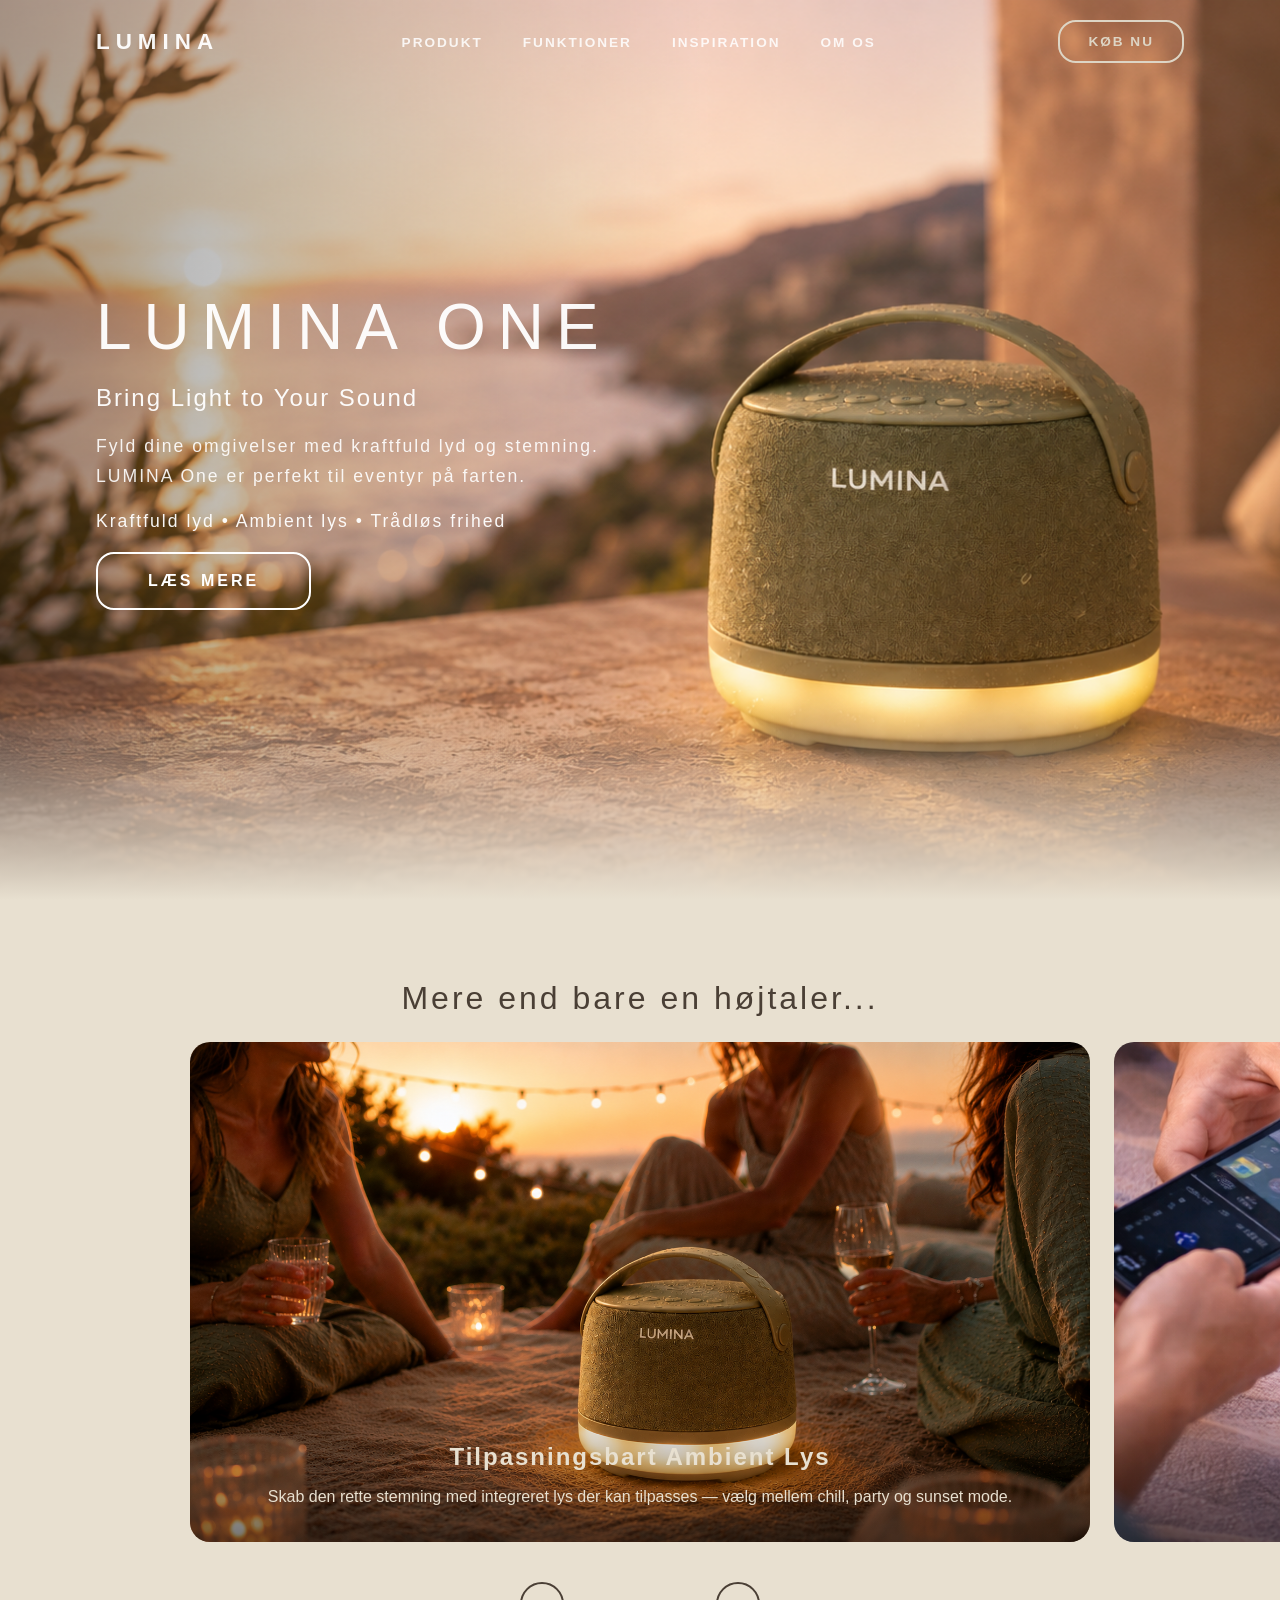
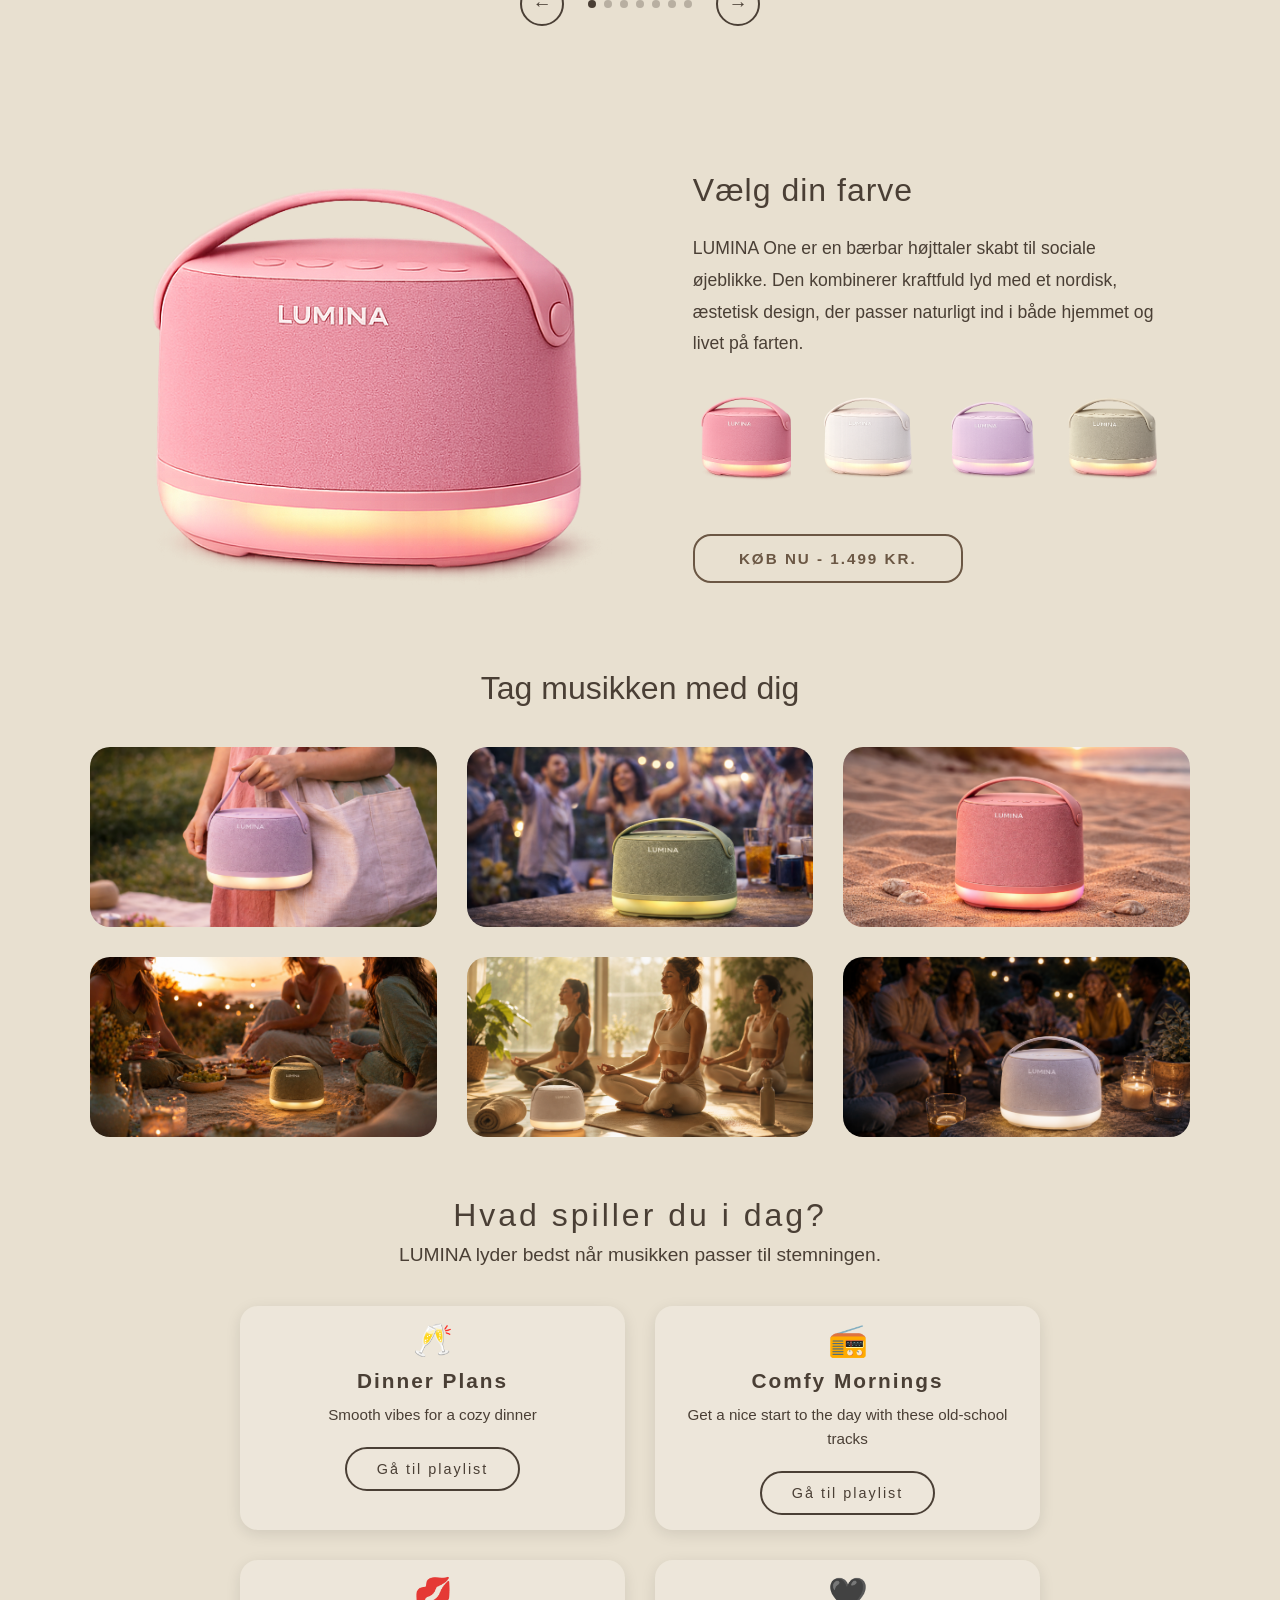
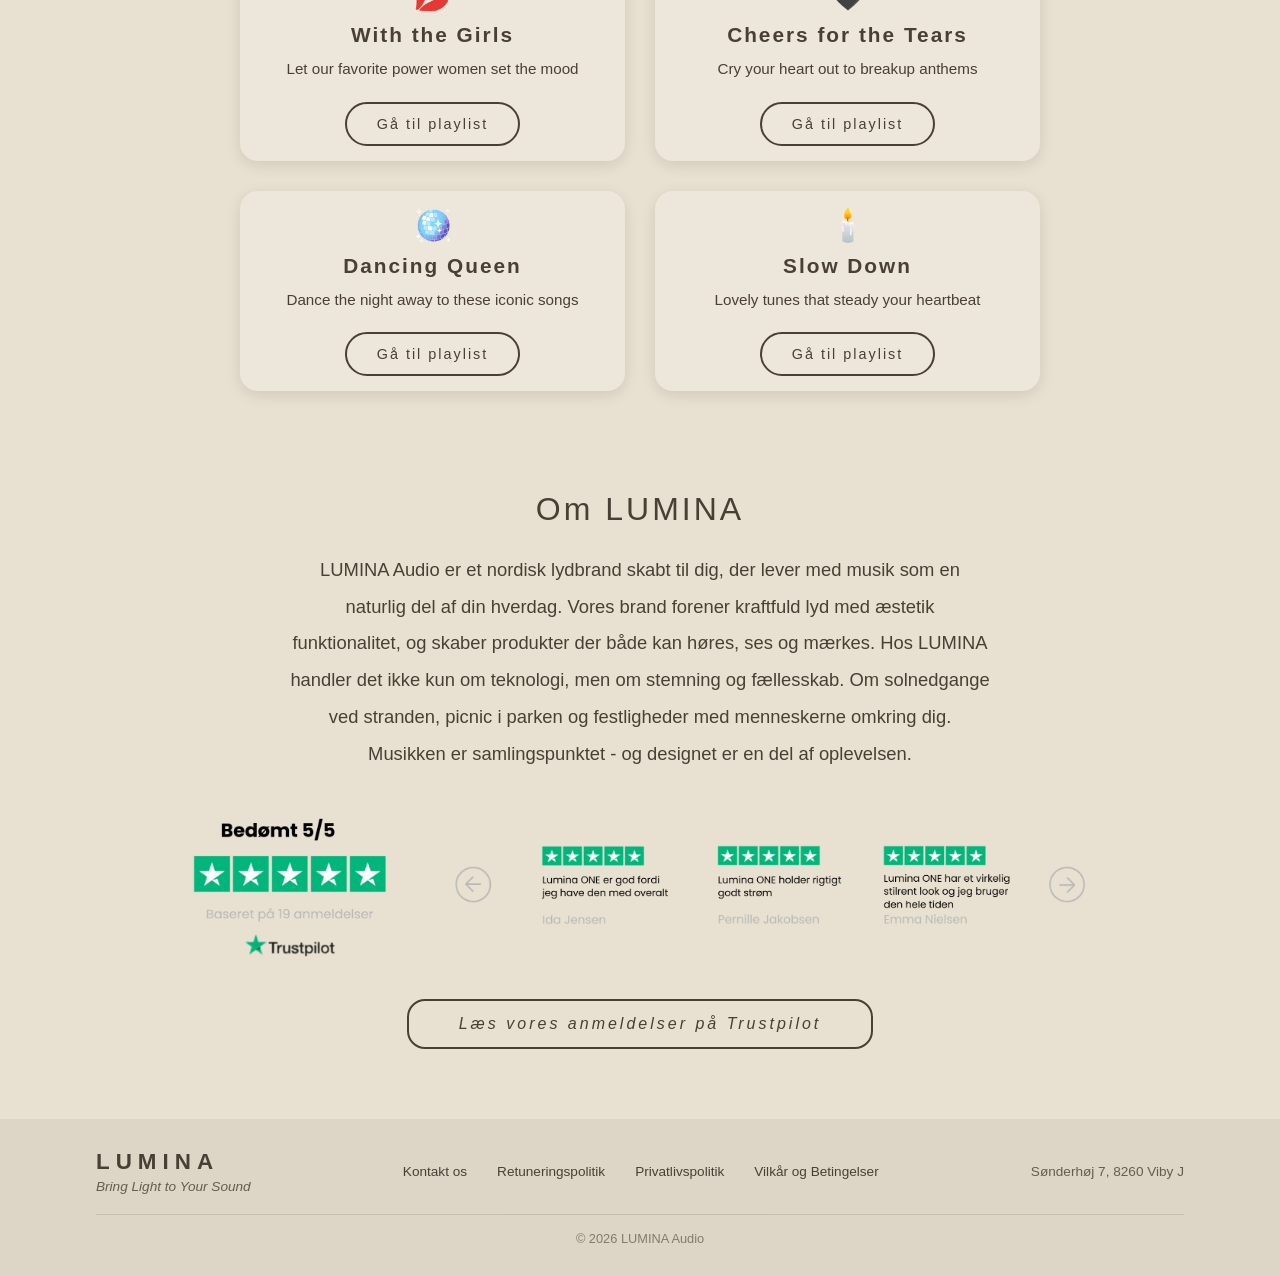
==== commit 9594c304: "Tilføjer nye billeder og tilpasser navngivning i html" ====
--- a/index.html
+++ b/index.html
@@ -24,7 +24,7 @@
 
 <!-- HERO SEKTION -->
     <header class="hero">
-      <img src="img/hero-pictures/herolys1.png" alt="Lumina Speaker by pool" id="heroPicture">
+      <img src="img/hero-pictures/hero-sunset.png" alt="Lumina Speaker by pool" id="heroPicture">
       <figure id="heroFade"></figure> 
 
       <!-- Tekst ovenpå billedet -->
@@ -48,7 +48,7 @@
       <div class="highlight-track">
           <!-- kortene -->  
         <div class="highlight-card">
-          <img src="img/herodark.png" alt="Ambient lys">
+          <img src="img/funktioner-og-settings/groupsetting-dark.png" alt="Ambient lys">
           <div class="highlight-text">
               <h3>Tilpasningsbart Ambient Lys</h3>
               <p>Skab den rette stemning med integreret lys der kan tilpasses — vælg mellem chill, party og sunset mode.</p>
@@ -64,7 +64,7 @@
         </div>
 
         <div class="highlight-card">
-          <img src="img/hero-pictures/heropicture.png" alt="Vandafvisende">
+          <img src="img/funktioner-og-settings/pool.png" alt="Vandafvisende">
           <div class="highlight-text">
               <h3>IPX5 Vandafvisende</h3>
               <p>Tåler regn, pool-splash og stranddage uden problemer.</p>
@@ -80,7 +80,7 @@
         </div>
 
         <div class="highlight-card">
-          <img src="img/luminaparty.png" alt="Kraftig lyd">
+          <img src="img/funktioner-og-settings/luminaparty.png" alt="Kraftig lyd">
           <div class="highlight-text">
               <h3>Kraftig Lyd</h3>
               <p>Op til 100 dB — nok til at fylde et udendørs rum uden at være overvældende.</p>
@@ -88,7 +88,7 @@
         </div>
 
         <div class="highlight-card">
-          <img src="img/funktioner-og-settings/pinkluminabeach.png" alt="Batteritid">
+          <img src="img/funktioner-og-settings/groupsetting-light.png" alt="Batteritid">
           <div class="highlight-text">
               <h3>Strømvarighed - 18 Timer</h3>
               <p>Spil musik hele dagen og aftenen uden stress over opladning. Hurtig USB-C opladning.</p>
@@ -96,7 +96,7 @@
         </div>
 
         <div class="highlight-card">
-          <img src="img/herodark.png" alt="Bluetooth">
+          <img src="img/funktioner-og-settings/pinkluminabeach.png" alt="Bluetooth">
           <div class="highlight-text">
               <h3>Bluetooth 5.3 & AUX</h3>
               <p>Nem og stabil tilslutning via Bluetooth 5.3 eller AUX-indgang — kompatibel med alle dine enheder.</p>
@@ -113,7 +113,6 @@
         <button class="highlight-next" id="highlightNext">→</button>
     </div>
   </section>
-
 
 <!-- PRODUKTET & COLORWAYS -->
 <article class="productBrowse" id="produkt">
@@ -153,18 +152,17 @@
 
 </article>
 
-
 <!-- INSPO SEKTION -->
     <section class="inspo" id="inspiration">
       <h2 id="inspoHeadline">Tag musikken med dig</h2>
 
       <figure class="inspoPlaces">
-        <img src="img/funktioner-og-settings/groupsetting.png" alt="Lumina Speaker">
+        <img src="img/funktioner-og-settings/lumina-handel.png" alt="Lumina Speaker">
         <img src="img/funktioner-og-settings/luminaparty.png" alt="Lumina Speaker">
-        <img src="img/funktioner-og-settings/pinkluminabeach.png" alt="Lumina Speaker">
-        <img src="img/funktioner-og-settings/luminagreen.png" alt="Lumina Speaker">
-        <img src="img/funktioner-og-settings/luminaconnect.png" alt="Lumina Speaker">
-        <img src="img/hero-pictures/luminafrontpage.png" alt="Lumina Speaker">
+        <img src="img/funktioner-og-settings/pinkluminabeach1.png" alt="Lumina Speaker">
+        <img src="img/funktioner-og-settings/picnic.png" alt="Lumina Speaker">
+        <img src="img/funktioner-og-settings/yoga.png" alt="Lumina Speaker">
+        <img src="img/funktioner-og-settings/luminawhite-party.png" alt="Lumina Speaker">
       </figure>
     </section>
 
@@ -183,7 +181,7 @@
         Vores brand forener kraftfuld lyd med æstetik funktionalitet, og skaber produkter der både kan høres, ses og mærkes. Hos LUMINA handler det ikke kun om teknologi, men om stemning og fællesskab. Om solnedgange ved stranden, picnic i parken og festligheder med menneskerne omkring dig. 
         Musikken er samlingspunktet - og designet er en del af oplevelsen.</p>
 
-      <img id="anmeldelser-billede" src="img/anmeldelser/trustpilot.png" alt="trustpilot anmeldelser">
+      <img id="anmeldelser-billede" src="img/trustpilot.png" alt="trustpilot anmeldelser">
 
       <button class="anmeldelserKnap">Læs vores anmeldelser på Trustpilot</button>
     </aside>
